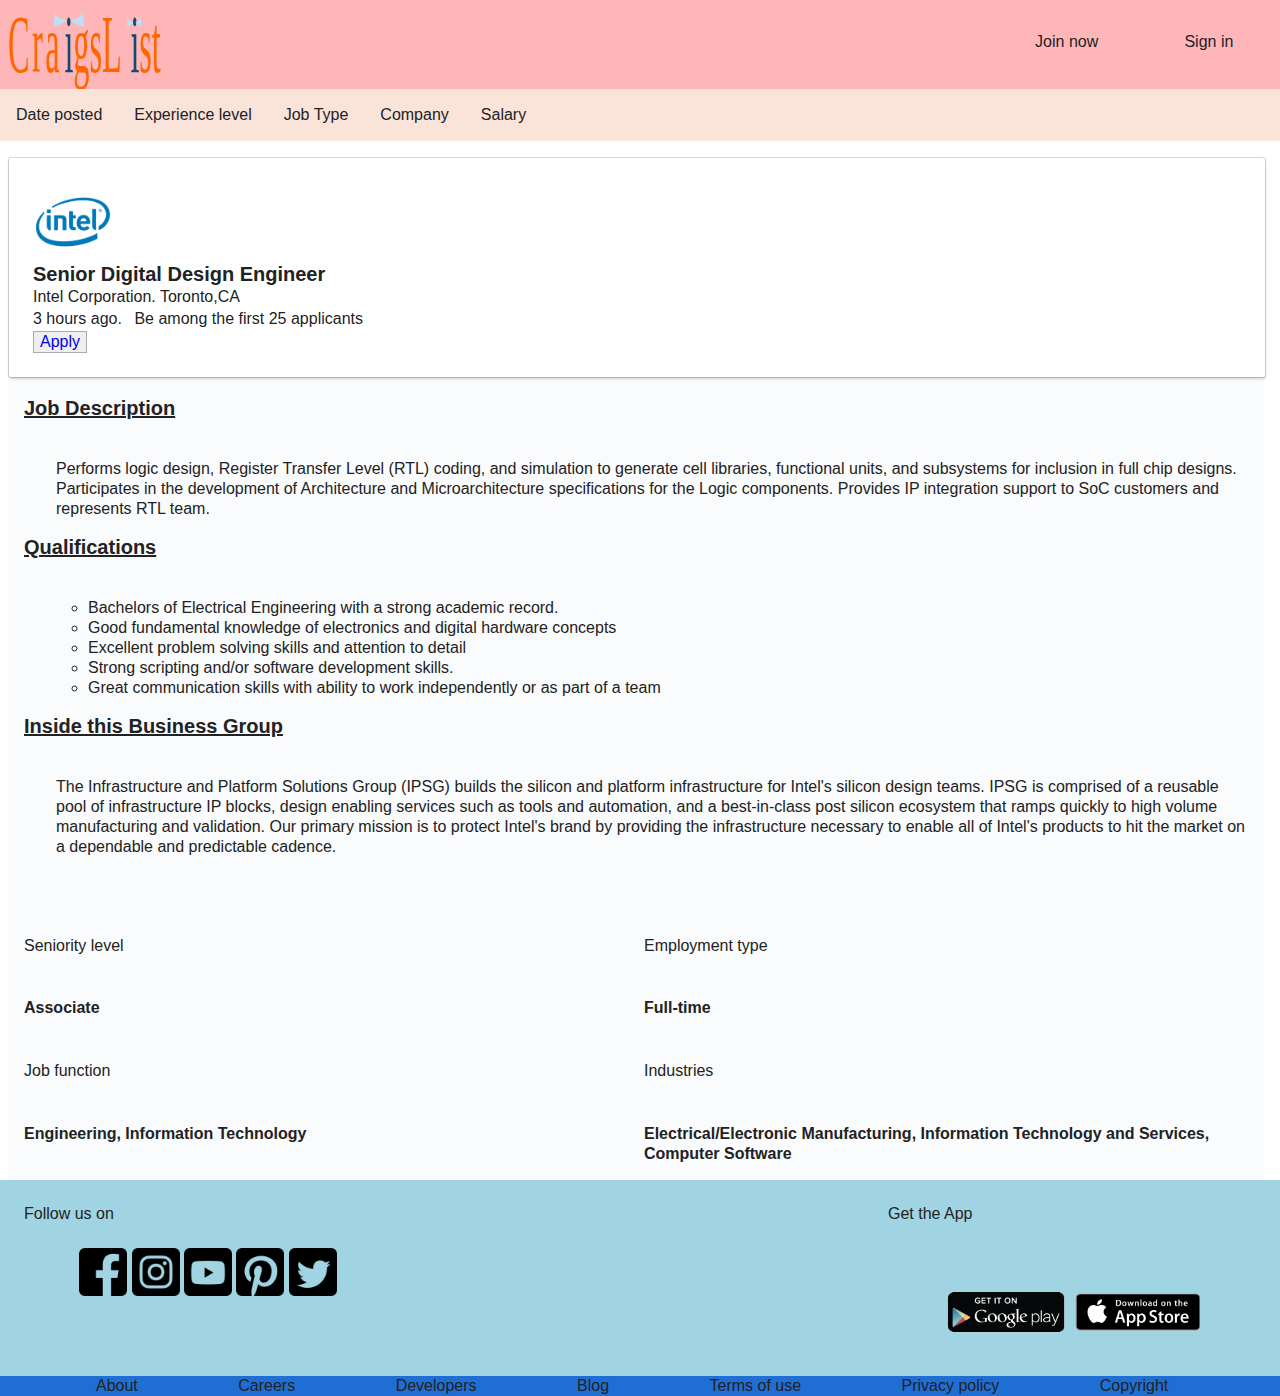
==== job-detail.html @ e4d080af "updated to show only the job detail description" ====
<!doctype html>
<html lang="en">
<head>
    <meta charset="utf-8">
    <meta name="viewport" content="width=device-width, initial-scale=1.0">
    <title>Craigslist</title>
    <meta name="author" content="Janusha Sridhar">
    <meta name="description" content="Job portal">
    <link rel="icon" href="img/favicon.ico" type="image/x-icon">
    <link rel="stylesheet" href="css/reset.css">
	<link rel="stylesheet" href="css/main.css">
	<link rel="stylesheet" href="css/detail.css">
</head>
<body>
    <article>		
		<header class="container-header">
			<div class = "header-logo"><a href="index.html"><img class="logo" src="./image/logo.svg" alt="craigslist-logo"></a></div>
            <div class = "header-join-now">Join now</div>
            <div class = "header-sign-in">Sign in</div>
		</header> 	
		<div class="container-filter">
            <div class = "date-filter">Date posted</div>
            <div class = "experience-filter">Experience level</div>
            <div class = "job-type-filter">Job Type</div>
            <div class = "company-filter">Company</div>
            <div class = "salary-filter">Salary</div>
		</div>
	</article>
			<div class = "detail-column">
				<div class = "job-desc-pane">
					<div class = "job-desc-header">
						<section class="topcard">
							<div class="topcard-content">
									<div class = "company-logo-design company-logo"><img src= "image/intel-logo.png" alt="intel-logo"></div>
									<h4>Senior Digital Design Engineer</h4>
									<span class = topcard-company>Intel Corporation.</span>
									<span>Toronto,CA</span>
									<div class = topcard-time-row>3 hours ago. 
									<figcaption class = "topcard-applicants"> Be among the first 25 applicants</figcaption></div>
									<button type="submit" class=" apply-container apply"><a href ="job-detail.html" style="text-decoration: none;">Apply</a></button>
							</div>		
						</section>
					</div>
					<div class = "container-desc">
						<h4 class = "desc-title"><u>Job Description</u></h4>
						<p class = "job-desc">Performs logic design, Register Transfer Level (RTL) coding, and simulation to generate cell libraries, functional units, and subsystems for inclusion in full chip designs. Participates in the development of Architecture and Microarchitecture specifications for the Logic components. Provides IP integration support to SoC customers and represents RTL team.</p>	
						<h4 class = "qual-title"><u>Qualifications</u></h4>
						<nav class = "qual-desc">
							<ul style="list-style-type:circle;">
								<li>Bachelors of Electrical Engineering with a strong academic record.</li>
								<li>Good fundamental knowledge of electronics and digital hardware concepts</li>
								<li>Excellent problem solving skills and attention to detail</li>
								<li>Strong scripting and/or software development skills.</li>
								<li>Great communication skills with ability to work independently or as part of a team</li>
							</ul>	
						</nav>
						<h4 class = "buis-grp-title"><u>Inside this Business Group</u></h4>
						<p class = "buis-grp">The Infrastructure and Platform Solutions Group (IPSG) builds the silicon and platform infrastructure for Intel's silicon design teams. IPSG is comprised of a reusable pool of infrastructure IP blocks, design enabling services such as tools and automation, and a best-in-class post silicon ecosystem that ramps quickly to high volume manufacturing and validation. Our primary mission is to protect Intel's brand by providing the infrastructure necessary to enable all of Intel's products to hit the market on a dependable and predictable cadence.</p>
						<p class = "level-title">Seniority level</p>
						<p class = "emp-type-title">Employment type</p>
						<h6 class = "level-desc">Associate</h6>
						<h6 class = "emp-type-desc">Full-time</h6>
						<p class = "job-func-title">Job function</p>
						<p class = "industry-title">Industries</p>
						<h6 class = "job-func-desc">Engineering, Information Technology</h6>
						<h6 class = "industry-desc">Electrical/Electronic Manufacturing, Information Technology and Services, Computer Software</h6>
					</div>
				</div>
			</div>
		</div>
	</article>
	<footer>
		<div class = "container-footer">
			<div class = "follow-us-section">
				<div class ="follow-us-title">Follow us on</div>
					<div class = "social-media-flex">
						<div><img class="social-media-logo" src="./image/Rounded_Facebook_svg-128.png" alt="facebook-logo"></a>
							<img class="social-media-logo" src="./image/Rounded_Instagram_svg-128.png" alt="instagram-logo"></a>
							<img class="social-media-logo" src="./image/Rounded_Youtube3_svg-128.png" alt="youtube-logo"></a>
							<img class="social-media-logo" src="./image/Rounded_Pinterest2_svg-128.png" alt="pinterest-logo"></a>
							<img class="social-media-logo" src="./image/Rounded_Twitter5_svg-128.png" alt="twitter-logo"></a>
						</div>
					</div>
				</div>
				<div class = "get-app-section">
					<div class ="download-app-title">Get the App</div>
						<div class = "download-app-flex">
							<div><img class="download-google-logo" src="./image/get-it-on-google-play-vector.png" alt="download-on-google-play"></a>
								<img class="download-apple-logo" src="./image/download-on-the-app-store-badge.png" alt="download-on-app-store"></a>
							</div>
						</div>	
					</div>	
				</div>
				<div class = "menu-section">
					<li class = "menu-list">About</li>
					<li class = "menu-list">Careers</li>
					<li class = "menu-list">Developers</li>
					<li class = "menu-list">Blog</li>
					<li class = "menu-list">Terms of use</li>
					<li class = "menu-list">Privacy policy</li>
					<li class = "menu-list">Copyright</li>
				</div>
			</div>	
		</div>
	</footer>
</body>
</html>
---- css/main.css ----
.logo {
    background-size: contain;
    margin: 1em 0 1em 1em;
    width: 6em;
    position: relative;
  }
  .container-header {
    display: grid;
    grid-template-rows: 1fr;
    grid-template-columns: 5fr 1fr 1fr;
    background-color: #ffb6b9;
  }
  .header-logo{
    /* background-color: #8ac6d1; */
    grid-row-start: 1;
    grid-row-end: 1;
    grid-column-start: 1;
    grid-column-end: 2;
    padding-left:0.5em;
  }
  .header-join-now{
    /* background-color: pink; */
    grid-row-start: 1;
    grid-row-end: 1;
    grid-column-start: 2;
    grid-column-end: 3;
  }
  .header-sign-in{
    /* background-color: blue; */
    grid-row-start: 1;
    grid-row-end: 1;
    grid-column-start: 3;
    grid-column-end: 4;
  }
  .container-menu {
    display: grid;
    grid-template-rows: 1fr;
    grid-template-columns: 2fr 2fr 2fr 2fr 2fr 1fr;
    /* padding: 2em; */
    margin: 1em;
  }
  .menu-upl-res{
    /* background-color: violet; */
    grid-row-start: 1;
    grid-row-end: 1;
    grid-column-start: 1;
    grid-column-end: 2;
  }
  .menu-post-job{
    /* background-color: pink; */
    grid-row-start: 1;
    grid-row-end: 1;
    grid-column-start: 2;
    grid-column-end: 3;
  }
  .menu-career-act{
    /* background-color: coral; */
    grid-row-start: 1;
    grid-row-end: 1;
    grid-column-start: 3;
    grid-column-end: 4;
  }
  .menu-resume-help{
    /* background-color: rgb(207, 52, 47); */
    grid-row-start: 1;
    grid-row-end: 1;
    grid-column-start: 4;
    grid-column-end: 5;
  }
  .menu-language{
    /* background-color: rgb(175, 50, 148); */
    grid-row-start: 1;
    grid-row-end: 1;
    grid-column-start: 6;
    grid-column-end: 7;
  }
  
  

  @media only screen and (min-width: 900px) {

    .logo {
      background-size: contain;
      width: 10em;
      height: auto;
      margin: 0;
      background-position: center;
    }
    .container-header {
      display: grid;
      grid-template-rows: 1fr;
      grid-template-columns: 7fr 1fr 1fr;
      background-color: #ffb6b9;
    }
    .header-logo{
      grid-row-start: 1;
      grid-row-end: 1;
      grid-column-start: 1;
      grid-column-end: 2;
    }
    .header-join-now{
      /* background-color: pink; */
      grid-row-start: 1;
      grid-row-end: 1;
      grid-column-start: 2;
      grid-column-end: 3;
      justify-self: center;
      padding-top: 2em;
    }
    .header-sign-in{
      /* background-color: blue; */
      grid-row-start: 1;
      grid-row-end: 1;
      grid-column-start: 3;
      grid-column-end: 4;
      justify-self: center;
      padding-top: 2em;
    }
    .container-menu {
      background-color: #fae3d9;
      display: grid;
      grid-template-rows: 1fr;
      grid-template-columns: 2fr 2fr 2fr 2fr 2fr 1fr;
       /* padding: 2em;  */
    }
    .menu-upl-res{
      /* background-color: violet; */
      grid-row-start: 1;
      grid-row-end: 2;
      grid-column-start: 1;
      grid-column-end: 2;
      margin: 1em;
    }
    .menu-post-job{
      /* background-color: pink; */
      grid-row-start: 1;
      grid-row-end: 2;
      grid-column-start: 2;
      grid-column-end: 3;
      margin: 1em;
    }
    .menu-career-act{
      /* background-color: coral; */
      grid-row-start: 1;
      grid-row-end: 2;
      grid-column-start: 3;
      grid-column-end: 4;
      margin: 1em;
    }
    .menu-resume-help{
      /* background-color: rgb(207, 52, 47); */
      grid-row-start: 1;
      grid-row-end: 2;
      grid-column-start: 4;
      grid-column-end: 5;
      margin: 1em;
    }
    .menu-language{
      /* background-color: rgb(175, 50, 148); */
      grid-row-start: 1;
      grid-row-end: 2;
      grid-column-start: 6;
      grid-column-end: 7;
      margin: 1em;
    }
    .container-body{
      background-color: #B9EDF8;
      /* height: 161em; */
      display: grid;
      grid-template-rows: 1fr 1fr 1fr 1fr;
      grid-template-columns: 1fr;
      margin: 2em;
      padding: 1em;
      grid-gap: 1em;
    }
    .body-search-tag{
      /* background-color: #ffb6b9;  */
      grid-row-start: 1;
      grid-row-end: 2;
      grid-column-start: 1;
      grid-column-end: 2;
    }
    .body-pop-search{
      /* background-color: lawngreen; */
      grid-row-start: 2;
      grid-row-end: 3;
      grid-column-start: 1;
      grid-column-end: 2;
    }
    .body-reviews{
      /* background-color: rgb(218, 221, 28);*/
      grid-row-start: 3;
      grid-row-end: 4;
      grid-column-start: 1;
      grid-column-end: 2;
    }
    .body-top-hiring{
      /* background-color: crimson; */
      grid-row-start: 4;
      grid-row-end: 5;
      grid-column-start: 1;
      grid-column-end: 2;
    }
    .container-section-one {
      display: grid;
      /* height: 15em; */
      grid-template-rows: 1fr;
      grid-template-columns: 1fr;
      padding: 1em;
      grid-gap: 1em;
    }
    .quotes-search-section{
      /* background-color: coral; */
      grid-column-start: 1;
      grid-column-end: 2;
    }
    .image-section{
      /* background-color: aqua; */
      grid-column-start: 2;
      grid-column-end: 3;
    }
    .container-quotes-search{
      display: grid;
      height: 15em;
      grid-template-rows: 1fr 1fr;
      grid-template-columns: 1fr;
      padding: 1em;
      grid-gap: 1em;
    }
    .quotes-section{
      grid-row-start: 1;
      grid-row-end: 2;
      grid-column-start: 1;
      grid-column-end: 2;
      margin: 2em;
    }
    .search-section{
      grid-row-start: 2;
      grid-row-end: 3;
      grid-column-start: 1;
      grid-column-end: 2;
    }
    .search-container{
      /* background-color: brown; */
      display: grid;
      height: 15em;
      grid-template-rows: 1fr 1fr 1fr;
      grid-template-columns: repeat(3, 1fr);
      /* grid-template-columns: 1fr 1fr 1fr; */
      padding: 1em;
      grid-gap: 1em;
    }
    .input-container{
      display: flex;
    }
    .input-field{
      background-size: auto 1.5em;
      background-repeat: no-repeat;
      background-position: 0.5em center;
      padding-left: 3em;
      flex-grow: 1;
      border-radius: 0.5em;
      line-height: 3em;
    }
    .job{
      background-image: url(../image/search-icon.svg);
    }
    .loc{
      background-image: url(../image/location-logo.svg);
    }
    .button-container{
      display: flex;
      border-radius: 0.5em;
      flex-grow: 0.3;
    }
    .btn{
      background-color: #42B4E7;
      justify-content: center;
      font-family: serif;
      font-weight: 100;
      font-size: 1.3em;
    }
    /* .search-title{
      background-color: rgb(218, 221, 28); 
      grid-row-start: 1;
      grid-row-end: 1;
      grid-column-start: 1;
      grid-column-end: 3;
      padding: 1em;
      margin: 0.5em;
      text-align: center;
    }
    .search-loc{
      background-color: azure;
      grid-row-start: 2;
      grid-row-end: 3;
      grid-column-start: 1;
      grid-column-end: 3;
      padding: 1em;
      margin: 0.5em;
      text-align: center;
    }
    .search-button{
      background-color: pink;
      grid-row-start: 3;
      grid-row-end: 4;
      grid-column-start: 1;
      grid-column-end: 3;
      padding: 1em;
      margin: 0.5em;
    } */
    .container-section-three{
      display: grid;
      /* height: 15em; */
      grid-template-rows: 1fr 1fr 1fr;
      grid-template-columns: 1fr 1fr 1fr;
      padding: 1em;
      grid-gap: 1em;
    }
    .review-title{
      /* background-color: pink; */
      grid-row-start: 1;
      grid-row-end: 1;
      grid-column-start: 1;
      grid-column-end: 6;
      justify-self: center;
    }
    .review-post-one{
      background-color: brown;
      grid-row-start: 2;
      grid-row-end: 4;
      grid-column-start: 1;
      grid-column-end: 2; 
    }
    .review-post-two{
      background-color: brown;
      grid-row-start: 2;
      grid-row-end: 4;
      grid-column-start: 2;
      grid-column-end: 3; 
    }
    .review-post-three{
      background-color: brown;
      grid-row-start: 2;
      grid-row-end: 4;
      grid-column-start: 3;
      grid-column-end: 4; 
    }
    .container-section-four{
      display: grid;
      grid-template-rows: 1fr;
      grid-template-columns: 1fr;
      padding: 1em;
      grid-gap: 1em;
    }
    .top-hiring-title{
      /* background-color: navy; */
      grid-row-start: 1;
      grid-row-end: 1;
      grid-column-start: 1;
      grid-column-end: 2;
      justify-self: center;
    }
    .companies-flex{
      /* background-color: orangered; */
      display: flex;
      flex-direction: row;
      flex-shrink: 2;
      justify-content: center;
    }
    .container-footer{
      background-color: #a1d4e2;
      display: grid;
      grid-template-rows: 1fr;
      grid-template-columns: 1fr 1fr 1fr;
      grid-gap: 1em; 
    }
    .follow-us-section{
      /* background-color: rebeccapurple; */
      grid-row-start: 1;
      grid-row-end: 1;
      grid-column-start: 1;
      grid-column-end: 2;
    }
    .get-app-section{
      /* background-color: red;*/
      grid-row-start: 1;
      grid-row-end: 1;
      grid-column-start: 3;
      grid-column-end: 4;
    }
    .get-app{
      justify-content: center;
    }
    .menu-section{
      background-color: #1F6ED4;
      grid-row-start: 1;
      grid-row-end: 1;
      grid-column-start: 1;
      grid-column-end: 4;
    }
    .follow-us-title{
      padding: 1.5em;
    }
    .social-media-flex{
      /* background-color: orangered; */
      display: flex;
      flex-direction: row;
      flex-shrink: 2;
      justify-content: center;
    }
    .social-media-logo{
      background-size: contain;
      width: 3em;
      height: 3em;
      margin: 0;
      background-position: center;
    }
    .download-app-title{
      padding: 1.5em;
    }
    .download-app-flex{
      /* background-color: orangered; */
      display: flex;
      flex-direction: row;
      justify-content: center;
    }
    .download-google-logo{
      background-size: contain;
      width: auto;
      height: 8em;
      /* margin-bottom: 1em; */
    }
    .download-apple-logo{
      background-size: contain;
      width: auto;
      height: 8em;
      /* margin-bottom: 1em; */
    }
   .menu-list{
     display: inline;
     margin-inline-start: 6em;
     justify-content: space-evenly;
     text-align: center;
    }
    .hiring-company-logo{
      background-size: contain;
      width: 8em;
      height: 8em;
      margin: 0;
      background-position: center;
    }
    /* css for job-details.html */
    .container-body-one {
      /* background-color: #8ac6d1; */
      background-color: #B9EDF8;
      height: 161em;
	    display: grid;
      grid-template-rows: 1fr;
      grid-template-columns: 1fr 1fr;
      /* margin: 0.5em; */
      padding: 0.5em;
      grid-gap: 0.1em;
    }
    .post-column{
      grid-row-start: 1;
      grid-row-end: 2;
      grid-column-start: 1;
      grid-column-end: 2;
      /* background-color: teal; */
    }
    .detail-column{
      grid-row-start: 1;
      grid-row-end: 2;
      grid-column-start: 2;
      grid-column-end: 3;
      /* background-color: pink */
    }
    /* .search-title{
      grid-row-start: 1;
      grid-row-end: 2;
      grid-column-start: 1;
      grid-column-end: 2;
      margin : 3em; 
    } */
    .container-post {
      /* background-color: rgb(147, 196, 236); */
      display: grid;
      height: auto;
      grid-template-rows: 1fr 1fr 1fr 1fr 1fr 1fr 1fr 1fr 1fr;
      grid-template-columns: 1fr;
      padding: 1em;
      grid-gap: 0.5em;
    }
    .post-one {
      grid-row-start: 1;
      grid-row-end: 2;
      grid-column-start: 1;
      grid-column-end: 2;
      background-color: #fafbfd; 
    }
    .post-two {
      grid-row-start: 2;
      grid-row-end: 3;
      grid-column-start: 1;
      grid-column-end: 2;
      background-color: #fafbfd; 
    }
    .post-three {
      grid-row-start: 3;
      grid-row-end: 4;
      grid-column-start: 1;
      grid-column-end: 2;
      background-color: #fafbfd; 
    }
    .post-four {
      grid-row-start: 4;
      grid-row-end: 5;
      grid-column-start: 1;
      grid-column-end: 2;
      background-color: #fafbfd; 
    }
    .post-five {
      grid-row-start: 5;
      grid-row-end: 6;
      grid-column-start: 1;
      grid-column-end: 2;
      background-color: #fafbfd; 
    }
    .post-six {
      grid-row-start: 6;
      grid-row-end: 7;
      grid-column-start: 1;
      grid-column-end: 2;
      background-color: #fafbfd; 
    }
    .post-seven {
      grid-row-start: 7;
      grid-row-end: 8;
      grid-column-start: 1;
      grid-column-end: 2;
      background-color: #fafbfd; 
    }
    .post-eight {
      grid-row-start: 8;
      grid-row-end: 9;
      grid-column-start: 1;
      grid-column-end: 2;
      background-color: #fafbfd; 
    }
    .post-nine {
      grid-row-start: 9;
      grid-row-end: 10;
      grid-column-start: 1;
      grid-column-end: 2;
      background-color: #fafbfd; 
    }
    .post-ten {
      grid-row-start: 10;
      grid-row-end: 11;
      grid-column-start: 1;
      grid-column-end: 2;
      background-color: #fafbfd; 
    }
    .job-desc-pane{
      grid-row-start: 1;
      grid-row-end: 11;
      grid-column-start: 2;
      grid-column-end: 3;
      margin-left: 0.5em;
      margin-right: 1em;
      margin-top: 1em;
      margin-bottom: 0em;
    }
    .job-desc-header{
      display: block;
    }
    .topcard{
    box-shadow: 0 0 0 1px rgba(0,0,0,0.15), 0 2px 3px rgba(0,0,0,0.2);
    transition: box-shadow 83ms;
    padding: 24px;
    margin-bottom: 4px;
    border-radius: 2px;
    top: 1px;
    left: 1px;
    right: 1px;
    position: relative;
    background-color: #fff;
    width: 100%;
    }
    .topcard-content{
    position: relative;
    }
    .topcard-company{
      display: inline;
    }
    .topcard-time-row{
      font-size: 1rem;
      line-height: 1.5;
      font-weight: 100;
      color: rgba(0,0,0,0.9);
    }
    .topcard-applicants{
      display: inline;
      margin: 0.5em;
    }
    .container-desc{
      display: grid;
      height: 50em;
      grid-template-rows: 1fr 1fr 1fr 1fr 1fr 1fr 1fr 1fr 1fr 1fr;
      grid-template-columns: 1fr 1fr;
      padding: 1em;
      grid-gap: 1em;
      background-color: #fafbfd;   
    }
    .desc-title{
      grid-row-start: 1;
      grid-row-end: 2;
      grid-column-start: 1;
      grid-column-end: 2;
    }
    .job-desc{
      grid-row-start: 2;
      grid-row-end: 3;
      grid-column-start: 1;
      grid-column-end: 3;
      padding-left: 2em;
    }
    .qual-title{
      grid-row-start: 3;
      grid-row-end: 4;
      grid-column-start: 1;
      grid-column-end: 3;
    }
    .qual-desc{
      grid-row-start: 4;
      grid-row-end: 5;
      grid-column-start: 1;
      grid-column-end: 3;
      padding-left: 4em;
    }
    .buis-grp-title{
      grid-row-start: 5;
      grid-row-end: 6;
      grid-column-start: 1;
      grid-column-end: 3;
    }
    .buis-grp{
      grid-row-start: 6;
      grid-row-end: 7;
      grid-column-start: 1;
      grid-column-end: 3;
      padding-left: 2em;
    }
    .level-title{
      grid-row-start: 8;
      grid-row-end: 9;
      grid-column-start: 1;
      grid-column-end: 2;
    }
    .emp-type-title{
      grid-row-start: 8;
      grid-row-end: 9;
      grid-column-start: 2;
      grid-column-end: 3;
    }
    .level-desc{
      grid-row-start: 9;
      grid-row-end: 10;
      grid-column-start: 1;
      grid-column-end: 2;
    }
    .emp-type-desc{
      grid-row-start: 9;
      grid-row-end: 10;
      grid-column-start: 2;
      grid-column-end: 3;
    }
    .job-func-title{
      grid-row-start: 10;
      grid-row-end: 11;
      grid-column-start: 1;
      grid-column-end: 2;
    }
    .industry-title{
      grid-row-start: 10;
      grid-row-end: 11;
      grid-column-start: 2;
      grid-column-end: 3;
    }
    .job-func-desc{
      grid-row-start: 11;
      grid-row-end: 12;
      grid-column-start: 1;
      grid-column-end: 2;
    }
    .industry-desc{
      grid-row-start: 11;
      grid-row-end: 12;
      grid-column-start: 2;
      grid-column-end: 3;
    }
    .container-job {
      /* background-color: #ceefe4; */
      display: grid;
      height: 15em;
      grid-template-rows: 1fr 1fr 1fr 1fr 1fr 1fr 1fr 1fr 1fr;
      grid-template-columns: 1fr 1fr 1fr 1fr 1fr;
      padding: 1em;
      grid-gap: .5em;
    }
    .company-logo {
      grid-row-start: 1;
      grid-row-end: 11;
      grid-column-start: 1;
      grid-column-end: 2;
    }
    .company-post {
      grid-row-start: 1;
      grid-row-end: 3;
      grid-column-start: 2;
      grid-column-end: 5;
    }
    .company-name {
      grid-row-start: 3;
      grid-row-end: 5;
      grid-column-start: 2;
      grid-column-end: 4;
    }
    .company-loc {
      grid-row-start: 5;
      grid-row-end: 6;
      grid-column-start: 2;
      grid-column-end: 3;
    }
    .post-brief {
      grid-row-start: 6;
      grid-row-end: 10;
      grid-column-start: 2;
      grid-column-end: 8;
    }
    .post-time {
      grid-row-start: 10;
      grid-row-end: 11;
      grid-column-start: 2;
      grid-column-end: 3;
    }
    .company-post-design{
      font-family: Arial, Helvetica, sans-serif;
      font-size: 1em;
    }
    .company-logo-design{
      background-size: contain;
      width: 5em;
      height: 5em;
      margin: 0;
      background-position: center;
      cursor: pointer;
    }
    /* check this */
    .container-filter {
      background-color: #fae3d9;
      display: flex;
      grid-template-rows: 1fr;
      grid-template-columns: 1fr 1fr 1fr 1fr 1fr;
       /* padding: 2em;  */
    }
    .date-filter{
      /* background-color: violet; */
      margin: 1em;
    }
    .experience-filter{
      /* background-color: pink; */
      margin: 1em;
    }
    .job-type-filter{
      /* background-color: coral; */
      margin: 1em;
    }
    .company-filter{
      /* background-color: rgb(207, 52, 47); */
      margin: 1em;
    }
    .salary-filter{
      /* background-color: rgb(175, 50, 148); */
      margin: 1em;
    }
  }
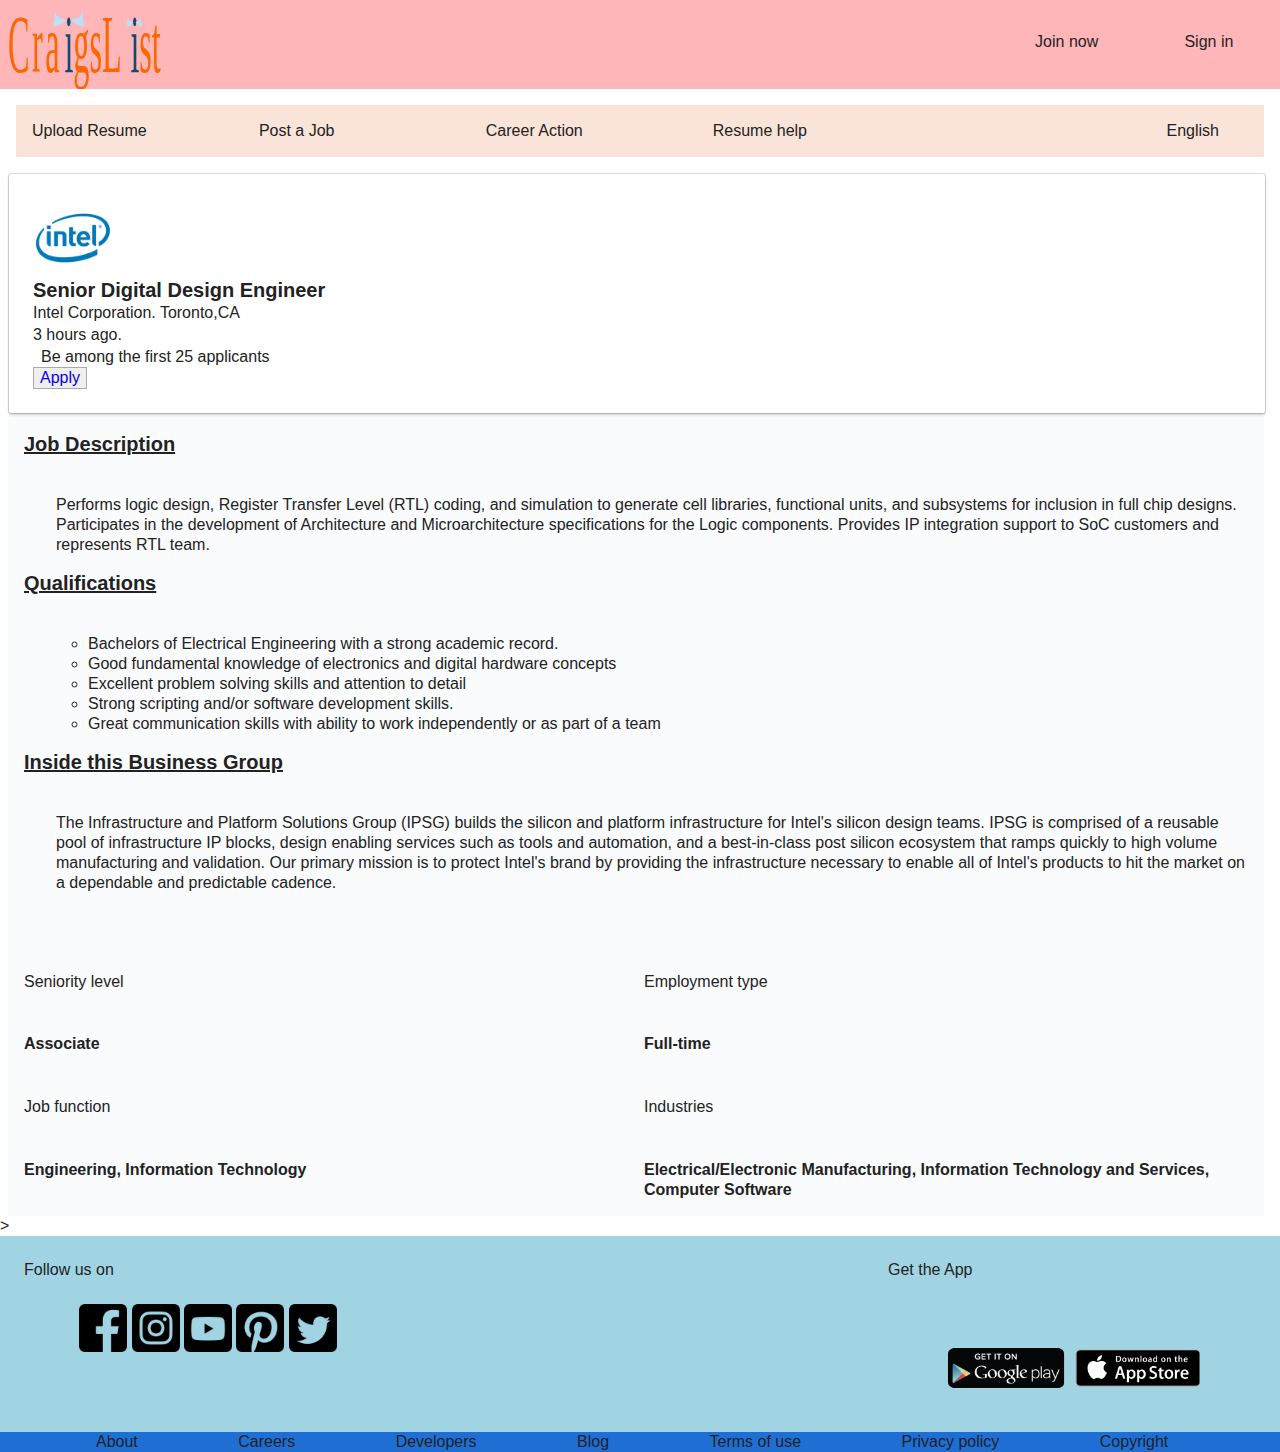
==== commit 885ef16f: "modified the semantics" ====
--- a/job-detail.html
+++ b/job-detail.html
@@ -12,96 +12,88 @@
 	<link rel="stylesheet" href="css/detail.css">
 </head>
 <body>
-    <article>		
-		<header class="container-header">
+    <header>	
+		<section class="container-header">
 			<div class = "header-logo"><a href="index.html"><img class="logo" src="./image/logo.svg" alt="craigslist-logo"></a></div>
             <div class = "header-join-now">Join now</div>
             <div class = "header-sign-in">Sign in</div>
-		</header> 	
-		<div class="container-filter">
-            <div class = "date-filter">Date posted</div>
-            <div class = "experience-filter">Experience level</div>
-            <div class = "job-type-filter">Job Type</div>
-            <div class = "company-filter">Company</div>
-            <div class = "salary-filter">Salary</div>
-		</div>
-	</article>
-			<div class = "detail-column">
-				<div class = "job-desc-pane">
-					<div class = "job-desc-header">
-						<section class="topcard">
-							<div class="topcard-content">
-									<div class = "company-logo-design company-logo"><img src= "image/intel-logo.png" alt="intel-logo"></div>
-									<h4>Senior Digital Design Engineer</h4>
-									<span class = topcard-company>Intel Corporation.</span>
-									<span>Toronto,CA</span>
-									<div class = topcard-time-row>3 hours ago. 
-									<figcaption class = "topcard-applicants"> Be among the first 25 applicants</figcaption></div>
-									<button type="submit" class=" apply-container apply"><a href ="job-detail.html" style="text-decoration: none;">Apply</a></button>
-							</div>		
-						</section>
-					</div>
-					<div class = "container-desc">
-						<h4 class = "desc-title"><u>Job Description</u></h4>
-						<p class = "job-desc">Performs logic design, Register Transfer Level (RTL) coding, and simulation to generate cell libraries, functional units, and subsystems for inclusion in full chip designs. Participates in the development of Architecture and Microarchitecture specifications for the Logic components. Provides IP integration support to SoC customers and represents RTL team.</p>	
-						<h4 class = "qual-title"><u>Qualifications</u></h4>
-						<nav class = "qual-desc">
-							<ul style="list-style-type:circle;">
-								<li>Bachelors of Electrical Engineering with a strong academic record.</li>
-								<li>Good fundamental knowledge of electronics and digital hardware concepts</li>
-								<li>Excellent problem solving skills and attention to detail</li>
-								<li>Strong scripting and/or software development skills.</li>
-								<li>Great communication skills with ability to work independently or as part of a team</li>
-							</ul>	
-						</nav>
-						<h4 class = "buis-grp-title"><u>Inside this Business Group</u></h4>
-						<p class = "buis-grp">The Infrastructure and Platform Solutions Group (IPSG) builds the silicon and platform infrastructure for Intel's silicon design teams. IPSG is comprised of a reusable pool of infrastructure IP blocks, design enabling services such as tools and automation, and a best-in-class post silicon ecosystem that ramps quickly to high volume manufacturing and validation. Our primary mission is to protect Intel's brand by providing the infrastructure necessary to enable all of Intel's products to hit the market on a dependable and predictable cadence.</p>
-						<p class = "level-title">Seniority level</p>
-						<p class = "emp-type-title">Employment type</p>
-						<h6 class = "level-desc">Associate</h6>
-						<h6 class = "emp-type-desc">Full-time</h6>
-						<p class = "job-func-title">Job function</p>
-						<p class = "industry-title">Industries</p>
-						<h6 class = "job-func-desc">Engineering, Information Technology</h6>
-						<h6 class = "industry-desc">Electrical/Electronic Manufacturing, Information Technology and Services, Computer Software</h6>
+		</section> 	
+		<section class="container-menu">
+            <div class = "menu-upl-res">Upload Resume</div>
+            <div class = "menu-post-job">Post a Job</div>
+            <div class = "menu-career-act">Career Action</div>
+            <div class = "menu-resume-help">Resume help</div>
+            <div class = "menu-language">English</div>
+		</section>
+	</header>
+	<main>
+		<section class = "detail-column job-desc-pane">
+			<section class=" job-desc-header topcard topcard-content">
+				<img class = "company-logo-design company-logo" src= "image/intel-logo.png" alt="intel-logo">
+				<h4>Senior Digital Design Engineer</h4>
+				<span class = topcard-company>Intel Corporation.</span>
+				<span>Toronto,CA</span>
+				<p class = topcard-time-row>3 hours ago.</p>
+				<figcaption class = "topcard-applicants"> Be among the first 25 applicants</figcaption></p>
+				<button type="submit" class=" apply-container apply"><a href ="job-detail.html" style="text-decoration: none;">Apply</a></button>
+			</section>
+			<section class = "container-desc">
+				<h4 class = "desc-title"><u>Job Description</u></h4>
+				<p class = "job-desc">Performs logic design, Register Transfer Level (RTL) coding, and simulation to generate cell libraries, functional units, and subsystems for inclusion in full chip designs. Participates in the development of Architecture and Microarchitecture specifications for the Logic components. Provides IP integration support to SoC customers and represents RTL team.</p>	
+				<h4 class = "qual-title"><u>Qualifications</u></h4>
+				<nav class = "qual-desc">
+					<ul style="list-style-type:circle;">
+						<li>Bachelors of Electrical Engineering with a strong academic record.</li>
+						<li>Good fundamental knowledge of electronics and digital hardware concepts</li>
+						<li>Excellent problem solving skills and attention to detail</li>
+						<li>Strong scripting and/or software development skills.</li>
+						<li>Great communication skills with ability to work independently or as part of a team</li>
+					</ul>	
+				</nav>
+				<h4 class = "buis-grp-title"><u>Inside this Business Group</u></h4>
+				<p class = "buis-grp">The Infrastructure and Platform Solutions Group (IPSG) builds the silicon and platform infrastructure for Intel's silicon design teams. IPSG is comprised of a reusable pool of infrastructure IP blocks, design enabling services such as tools and automation, and a best-in-class post silicon ecosystem that ramps quickly to high volume manufacturing and validation. Our primary mission is to protect Intel's brand by providing the infrastructure necessary to enable all of Intel's products to hit the market on a dependable and predictable cadence.</p>
+				<p class = "level-title">Seniority level</p>
+				<p class = "emp-type-title">Employment type</p>
+				<h6 class = "level-desc">Associate</h6>
+				<h6 class = "emp-type-desc">Full-time</h6>
+				<p class = "job-func-title">Job function</p>
+				<p class = "industry-title">Industries</p>
+				<h6 class = "job-func-desc">Engineering, Information Technology</h6>					<h6 class = "industry-desc">Electrical/Electronic Manufacturing, Information Technology and Services, Computer Software</h6>
+			</section>
+		</section>
+	</main>>
+	<footer>
+		<div class = "container-footer">
+			<section class = "follow-us-section">
+				<p class ="follow-us-title">Follow us on</p>
+				<div class = "social-media-flex">
+					<div><img class="social-media-logo" src="./image/Rounded_Facebook_svg-128.png" alt="facebook-logo"></article>
+						<img class="social-media-logo" src="./image/Rounded_Instagram_svg-128.png" alt="instagram-logo">
+						<img class="social-media-logo" src="./image/Rounded_Youtube3_svg-128.png" alt="youtube-logo">
+						<img class="social-media-logo" src="./image/Rounded_Pinterest2_svg-128.png" alt="pinterest-logo">
+						<img class="social-media-logo" src="./image/Rounded_Twitter5_svg-128.png" alt="twitter-logo">
 					</div>
 				</div>
-			</div>
+			</section>
+			<section class = "get-app-section">
+				<p class ="download-app-title">Get the App<p>
+				<article class = "download-app-flex">
+					<div><img class="download-google-logo" src="./image/get-it-on-google-play-vector.png" alt="download-on-google-play">
+						<img class="download-apple-logo" src="./image/download-on-the-app-store-badge.png" alt="download-on-app-store">
+					</div>
+				</article>
+			</section>	
 		</div>
-	</article>
-	<footer>
-		<div class = "container-footer">
-			<div class = "follow-us-section">
-				<div class ="follow-us-title">Follow us on</div>
-					<div class = "social-media-flex">
-						<div><img class="social-media-logo" src="./image/Rounded_Facebook_svg-128.png" alt="facebook-logo"></a>
-							<img class="social-media-logo" src="./image/Rounded_Instagram_svg-128.png" alt="instagram-logo"></a>
-							<img class="social-media-logo" src="./image/Rounded_Youtube3_svg-128.png" alt="youtube-logo"></a>
-							<img class="social-media-logo" src="./image/Rounded_Pinterest2_svg-128.png" alt="pinterest-logo"></a>
-							<img class="social-media-logo" src="./image/Rounded_Twitter5_svg-128.png" alt="twitter-logo"></a>
-						</div>
-					</div>
-				</div>
-				<div class = "get-app-section">
-					<div class ="download-app-title">Get the App</div>
-						<div class = "download-app-flex">
-							<div><img class="download-google-logo" src="./image/get-it-on-google-play-vector.png" alt="download-on-google-play"></a>
-								<img class="download-apple-logo" src="./image/download-on-the-app-store-badge.png" alt="download-on-app-store"></a>
-							</div>
-						</div>	
-					</div>	
-				</div>
-				<div class = "menu-section">
-					<li class = "menu-list">About</li>
-					<li class = "menu-list">Careers</li>
-					<li class = "menu-list">Developers</li>
-					<li class = "menu-list">Blog</li>
-					<li class = "menu-list">Terms of use</li>
-					<li class = "menu-list">Privacy policy</li>
-					<li class = "menu-list">Copyright</li>
-				</div>
-			</div>	
-		</div>
+		<nav class = "menu-section">
+			<ul><li class = "menu-list">About</li>
+				<li class = "menu-list">Careers</li>
+				<li class = "menu-list">Developers</li>
+				<li class = "menu-list">Blog</li>
+				<li class = "menu-list">Terms of use</li>
+				<li class = "menu-list">Privacy policy</li>
+				<li class = "menu-list">Copyright</li>
+			</ul>	
+		</nav>
 	</footer>
 </body>
 </html>--- a/css/main.css
+++ b/css/main.css
@@ -451,14 +451,14 @@
       background-position: center;
     }
     /* css for job-details.html */
-    .container-body-one {
+    /* .container-body-one {
       /* background-color: #8ac6d1; */
-      background-color: #B9EDF8;
+      /* background-color: #B9EDF8;
       height: 161em;
 	    display: grid;
       grid-template-rows: 1fr;
       grid-template-columns: 1fr 1fr;
-      /* margin: 0.5em; */
+      /* margin: 0.5em; 
       padding: 0.5em;
       grid-gap: 0.1em;
     }
@@ -467,15 +467,15 @@
       grid-row-end: 2;
       grid-column-start: 1;
       grid-column-end: 2;
-      /* background-color: teal; */
+      /* background-color: teal; 
     }
     .detail-column{
       grid-row-start: 1;
       grid-row-end: 2;
       grid-column-start: 2;
       grid-column-end: 3;
-      /* background-color: pink */
-    }
+      /* background-color: pink 
+    } */
     /* .search-title{
       grid-row-start: 1;
       grid-row-end: 2;
@@ -483,8 +483,8 @@
       grid-column-end: 2;
       margin : 3em; 
     } */
-    .container-post {
-      /* background-color: rgb(147, 196, 236); */
+    /* .container-post {
+      background-color: rgb(147, 196, 236); 
       display: grid;
       height: auto;
       grid-template-rows: 1fr 1fr 1fr 1fr 1fr 1fr 1fr 1fr 1fr;
@@ -561,8 +561,8 @@
       grid-column-start: 1;
       grid-column-end: 2;
       background-color: #fafbfd; 
-    }
-    .job-desc-pane{
+    } */
+    /* .job-desc-pane{
       grid-row-start: 1;
       grid-row-end: 11;
       grid-column-start: 2;
@@ -701,7 +701,7 @@
       grid-column-end: 3;
     }
     .container-job {
-      /* background-color: #ceefe4; */
+      /* background-color: #ceefe4; 
       display: grid;
       height: 15em;
       grid-template-rows: 1fr 1fr 1fr 1fr 1fr 1fr 1fr 1fr 1fr;
@@ -757,34 +757,35 @@
       background-position: center;
       cursor: pointer;
     }
-    /* check this */
+    /* check this 
     .container-filter {
       background-color: #fae3d9;
       display: flex;
       grid-template-rows: 1fr;
       grid-template-columns: 1fr 1fr 1fr 1fr 1fr;
-       /* padding: 2em;  */
+       /* padding: 2em;  
     }
     .date-filter{
-      /* background-color: violet; */
+      /* background-color: violet; 
       margin: 1em;
     }
     .experience-filter{
-      /* background-color: pink; */
+      /* background-color: pink; 
       margin: 1em;
     }
     .job-type-filter{
-      /* background-color: coral; */
+      /* background-color: coral; 
       margin: 1em;
     }
     .company-filter{
-      /* background-color: rgb(207, 52, 47); */
+      /* background-color: rgb(207, 52, 47); 
       margin: 1em;
     }
     .salary-filter{
-      /* background-color: rgb(175, 50, 148); */
-      margin: 1em;
-    }
+      /* background-color: rgb(175, 50, 148); 
+      margin: 1em;
+    } 
+    */
   }
 
   
--- a/css/detail.css
+++ b/css/detail.css
@@ -0,0 +1,224 @@
+
+.job-desc-pane{
+    grid-row-start: 1;
+    grid-row-end: 11;
+    grid-column-start: 2;
+    grid-column-end: 3;
+    margin-left: 0.5em;
+    margin-right: 1em;
+    margin-top: 1em;
+    margin-bottom: 0em;
+  }
+  .job-desc-header{
+    display: block;
+  }
+  .topcard{
+  box-shadow: 0 0 0 1px rgba(0,0,0,0.15), 0 2px 3px rgba(0,0,0,0.2);
+  transition: box-shadow 83ms;
+  padding: 24px;
+  margin-bottom: 4px;
+  border-radius: 2px;
+  top: 1px;
+  left: 1px;
+  right: 1px;
+  position: relative;
+  background-color: #fff;
+  width: 100%;
+  }
+  .topcard-content{
+  position: relative;
+  }
+  .topcard-company{
+    display: inline;
+  }
+  .topcard-time-row{
+    font-size: 1rem;
+    line-height: 1.5;
+    font-weight: 100;
+    color: rgba(0,0,0,0.9);
+  }
+  .topcard-applicants{
+    display: inline;
+    margin: 0.5em;
+  }
+  .container-desc{
+    display: grid;
+    height: 50em;
+    grid-template-rows: 1fr 1fr 1fr 1fr 1fr 1fr 1fr 1fr 1fr 1fr;
+    grid-template-columns: 1fr 1fr;
+    padding: 1em;
+    grid-gap: 1em;
+    background-color: #fafbfd;   
+  }
+  .desc-title{
+    grid-row-start: 1;
+    grid-row-end: 2;
+    grid-column-start: 1;
+    grid-column-end: 2;
+  }
+  .job-desc{
+    grid-row-start: 2;
+    grid-row-end: 3;
+    grid-column-start: 1;
+    grid-column-end: 3;
+    padding-left: 2em;
+  }
+  .qual-title{
+    grid-row-start: 3;
+    grid-row-end: 4;
+    grid-column-start: 1;
+    grid-column-end: 3;
+  }
+  .qual-desc{
+    grid-row-start: 4;
+    grid-row-end: 5;
+    grid-column-start: 1;
+    grid-column-end: 3;
+    padding-left: 4em;
+  }
+  .buis-grp-title{
+    grid-row-start: 5;
+    grid-row-end: 6;
+    grid-column-start: 1;
+    grid-column-end: 3;
+  }
+  .buis-grp{
+    grid-row-start: 6;
+    grid-row-end: 7;
+    grid-column-start: 1;
+    grid-column-end: 3;
+    padding-left: 2em;
+  }
+  .level-title{
+    grid-row-start: 8;
+    grid-row-end: 9;
+    grid-column-start: 1;
+    grid-column-end: 2;
+  }
+  .emp-type-title{
+    grid-row-start: 8;
+    grid-row-end: 9;
+    grid-column-start: 2;
+    grid-column-end: 3;
+  }
+  .level-desc{
+    grid-row-start: 9;
+    grid-row-end: 10;
+    grid-column-start: 1;
+    grid-column-end: 2;
+  }
+  .emp-type-desc{
+    grid-row-start: 9;
+    grid-row-end: 10;
+    grid-column-start: 2;
+    grid-column-end: 3;
+  }
+  .job-func-title{
+    grid-row-start: 10;
+    grid-row-end: 11;
+    grid-column-start: 1;
+    grid-column-end: 2;
+  }
+  .industry-title{
+    grid-row-start: 10;
+    grid-row-end: 11;
+    grid-column-start: 2;
+    grid-column-end: 3;
+  }
+  .job-func-desc{
+    grid-row-start: 11;
+    grid-row-end: 12;
+    grid-column-start: 1;
+    grid-column-end: 2;
+  }
+  .industry-desc{
+    grid-row-start: 11;
+    grid-row-end: 12;
+    grid-column-start: 2;
+    grid-column-end: 3;
+  }
+  .container-job {
+    /* background-color: #ceefe4; */
+    display: grid;
+    height: 15em;
+    grid-template-rows: 1fr 1fr 1fr 1fr 1fr 1fr 1fr 1fr 1fr;
+    grid-template-columns: 1fr 1fr 1fr 1fr 1fr;
+    padding: 1em;
+    grid-gap: .5em;
+  }
+  .company-logo {
+    grid-row-start: 1;
+    grid-row-end: 11;
+    grid-column-start: 1;
+    grid-column-end: 2;
+  }
+  .company-post {
+    grid-row-start: 1;
+    grid-row-end: 3;
+    grid-column-start: 2;
+    grid-column-end: 5;
+  }
+  .company-name {
+    grid-row-start: 3;
+    grid-row-end: 5;
+    grid-column-start: 2;
+    grid-column-end: 4;
+  }
+  .company-loc {
+    grid-row-start: 5;
+    grid-row-end: 6;
+    grid-column-start: 2;
+    grid-column-end: 3;
+  }
+  .post-brief {
+    grid-row-start: 6;
+    grid-row-end: 10;
+    grid-column-start: 2;
+    grid-column-end: 8;
+  }
+  .post-time {
+    grid-row-start: 10;
+    grid-row-end: 11;
+    grid-column-start: 2;
+    grid-column-end: 3;
+  }
+  .company-post-design{
+    font-family: Arial, Helvetica, sans-serif;
+    font-size: 1em;
+  }
+  .company-logo-design{
+    background-size: contain;
+    width: 5em;
+    height: 5em;
+    margin: 0;
+    background-position: center;
+    cursor: pointer;
+  }
+  /* check this */
+  .container-filter {
+    background-color: #fae3d9;
+    display: flex;
+    grid-template-rows: 1fr;
+    grid-template-columns: 1fr 1fr 1fr 1fr 1fr;
+     /* padding: 2em;  */
+  }
+  .date-filter{
+    /* background-color: violet; */
+    margin: 1em;
+  }
+  .experience-filter{
+    /* background-color: pink; */
+    margin: 1em;
+  }
+  .job-type-filter{
+    /* background-color: coral; */
+    margin: 1em;
+  }
+  .company-filter{
+    /* background-color: rgb(207, 52, 47); */
+    margin: 1em;
+  }
+  .salary-filter{
+    /* background-color: rgb(175, 50, 148); */
+    margin: 1em;
+  }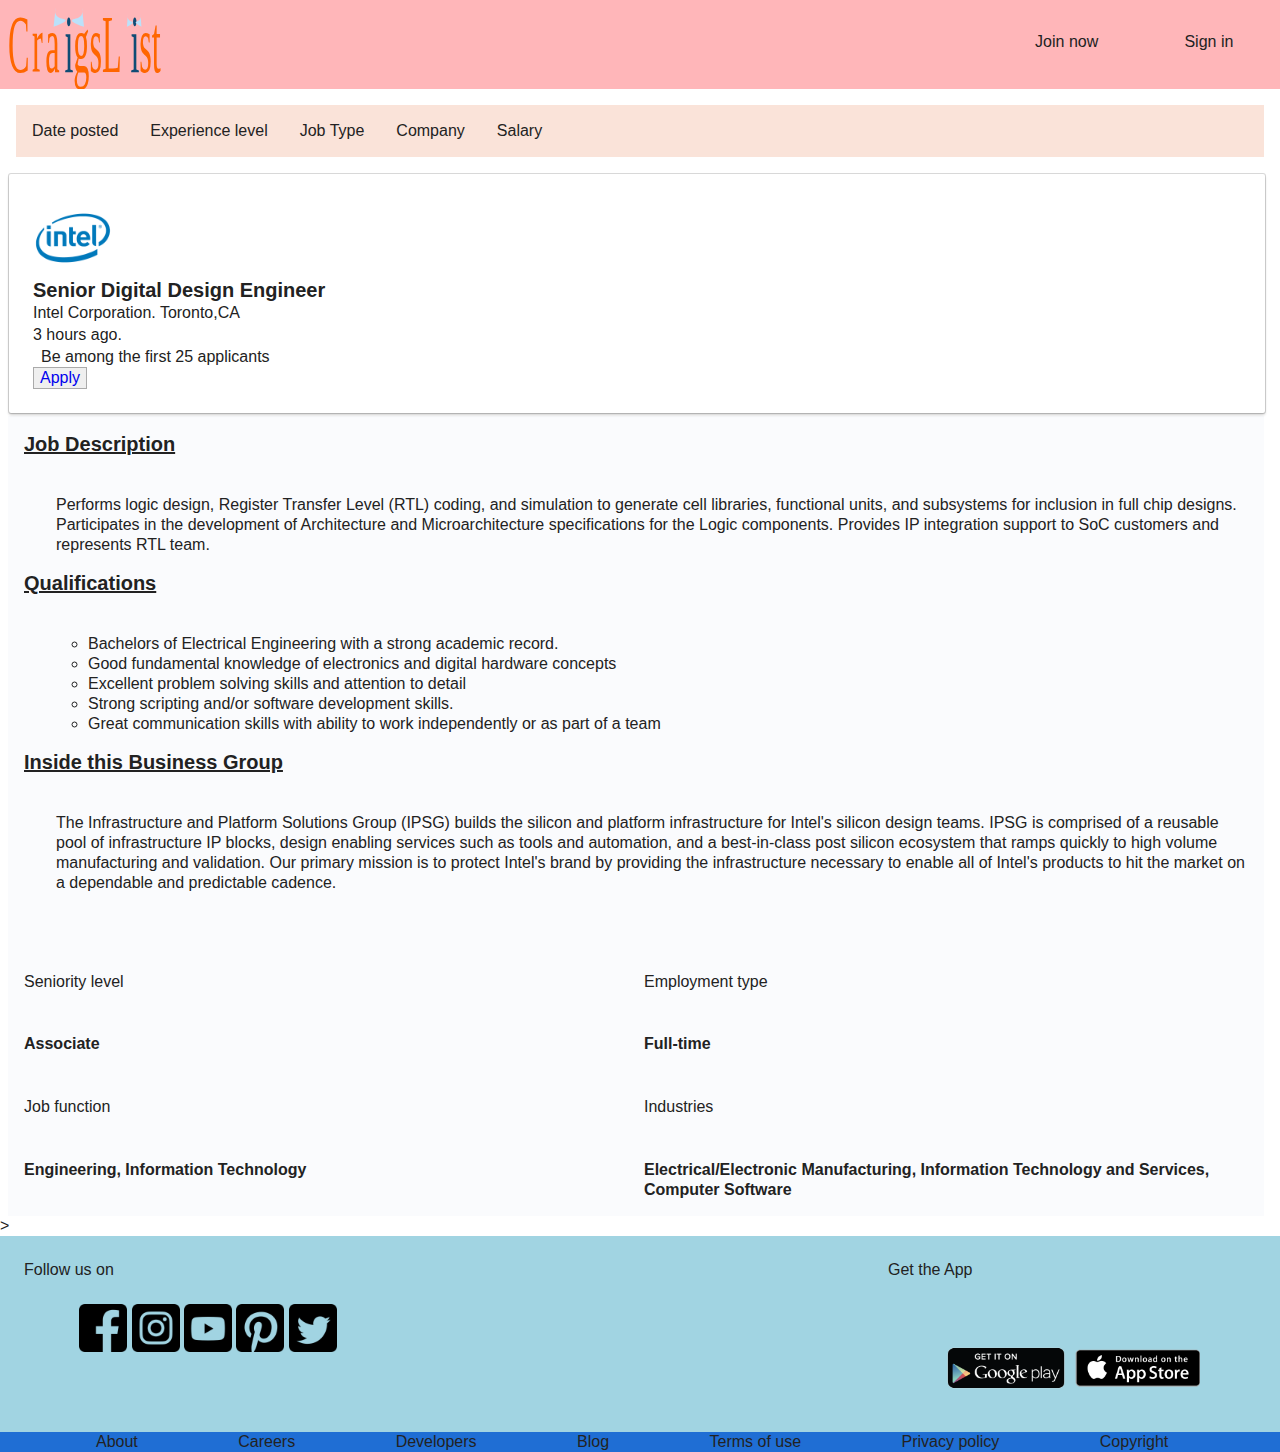
==== commit 548b9f5b: "updated the menu bar options" ====
--- a/job-detail.html
+++ b/job-detail.html
@@ -18,12 +18,12 @@
             <div class = "header-join-now">Join now</div>
             <div class = "header-sign-in">Sign in</div>
 		</section> 	
-		<section class="container-menu">
-            <div class = "menu-upl-res">Upload Resume</div>
-            <div class = "menu-post-job">Post a Job</div>
-            <div class = "menu-career-act">Career Action</div>
-            <div class = "menu-resume-help">Resume help</div>
-            <div class = "menu-language">English</div>
+		<section class="container-filter">
+            <div class = "date-filter">Date posted</div>
+            <div class = "experience-filter">Experience level</div>
+            <div class = "job-type-filter">Job Type</div>
+            <div class = "company-filter">Company</div>
+            <div class = "salary-filter">Salary</div>
 		</section>
 	</header>
 	<main>
--- a/css/detail.css
+++ b/css/detail.css
@@ -200,7 +200,7 @@
     display: flex;
     grid-template-rows: 1fr;
     grid-template-columns: 1fr 1fr 1fr 1fr 1fr;
-     /* padding: 2em;  */
+    margin: 1em;
   }
   .date-filter{
     /* background-color: violet; */
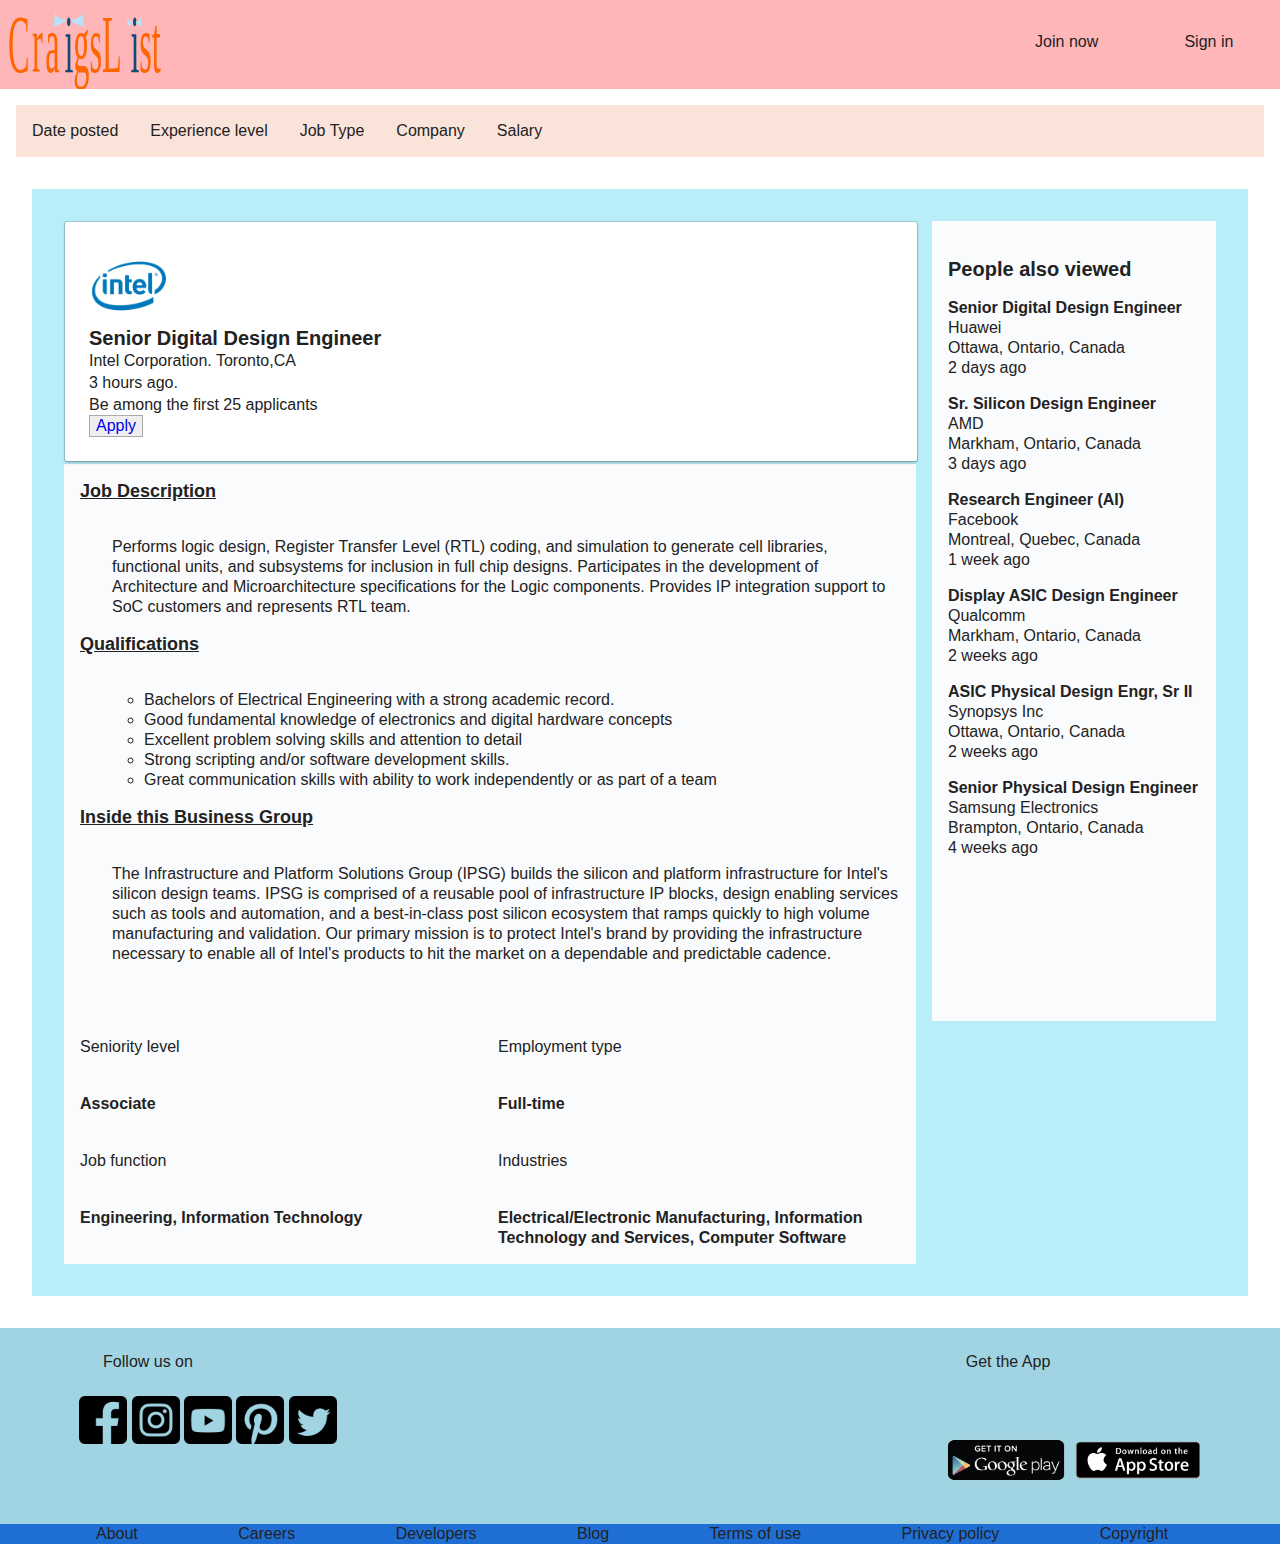
==== commit cfaedb43: "added a new column to the layout with contents" ====
--- a/job-detail.html
+++ b/job-detail.html
@@ -27,41 +27,73 @@
 		</section>
 	</header>
 	<main>
-		<section class = "detail-column job-desc-pane">
-			<section class=" job-desc-header topcard topcard-content">
-				<img class = "company-logo-design company-logo" src= "image/intel-logo.png" alt="intel-logo">
-				<h4>Senior Digital Design Engineer</h4>
-				<span class = topcard-company>Intel Corporation.</span>
-				<span>Toronto,CA</span>
-				<p class = topcard-time-row>3 hours ago.</p>
-				<figcaption class = "topcard-applicants"> Be among the first 25 applicants</figcaption></p>
-				<button type="submit" class=" apply-container apply"><a href ="job-detail.html" style="text-decoration: none;">Apply</a></button>
+		<section class="container-detail-body">
+			<section class = "detail-column">
+				<section class=" job-desc-header topcard topcard-content">
+					<img class = "company-logo-design company-logo" src= "image/intel-logo.png" alt="intel-logo">
+					<h4>Senior Digital Design Engineer</h4>
+					<span class = topcard-company>Intel Corporation.</span>
+					<span>Toronto,CA</span>
+					<p class = topcard-time-row>3 hours ago.</p>
+					<figcaption class = "topcard-applicants"> Be among the first 25 applicants</figcaption></p>
+					<button type="submit" class=" apply-container apply"><a href ="job-detail.html" style="text-decoration: none;">Apply</a></button>
+				</section>
+				<section class = "container-desc">
+					<h5 class = "desc-title"><u>Job Description</u></h5>
+					<p class = "job-desc">Performs logic design, Register Transfer Level (RTL) coding, and simulation to generate cell libraries, functional units, and subsystems for inclusion in full chip designs. Participates in the development of Architecture and Microarchitecture specifications for the Logic components. Provides IP integration support to SoC customers and represents RTL team.</p>	
+					<h5 class = "qual-title"><u>Qualifications</u></h5>
+					<nav class = "qual-desc">
+						<ul style="list-style-type:circle;">
+							<li>Bachelors of Electrical Engineering with a strong academic record.</li>
+							<li>Good fundamental knowledge of electronics and digital hardware concepts</li>
+							<li>Excellent problem solving skills and attention to detail</li>
+							<li>Strong scripting and/or software development skills.</li>
+							<li>Great communication skills with ability to work independently or as part of a team</li>
+						</ul>	
+					</nav>
+					<h5 class = "buis-grp-title"><u>Inside this Business Group</u></h5>
+					<p class = "buis-grp">The Infrastructure and Platform Solutions Group (IPSG) builds the silicon and platform infrastructure for Intel's silicon design teams. IPSG is comprised of a reusable pool of infrastructure IP blocks, design enabling services such as tools and automation, and a best-in-class post silicon ecosystem that ramps quickly to high volume manufacturing and validation. Our primary mission is to protect Intel's brand by providing the infrastructure necessary to enable all of Intel's products to hit the market on a dependable and predictable cadence.</p>
+					<p class = "level-title">Seniority level</p>
+					<p class = "emp-type-title">Employment type</p>
+					<h6 class = "level-desc">Associate</h6>
+					<h6 class = "emp-type-desc">Full-time</h6>
+					<p class = "job-func-title">Job function</p>
+					<p class = "industry-title">Industries</p>
+					<h6 class = "job-func-desc">Engineering, Information Technology</h6>					
+					<h6 class = "industry-desc">Electrical/Electronic Manufacturing, Information Technology and Services, Computer Software</h6>
+				</section>
 			</section>
-			<section class = "container-desc">
-				<h4 class = "desc-title"><u>Job Description</u></h4>
-				<p class = "job-desc">Performs logic design, Register Transfer Level (RTL) coding, and simulation to generate cell libraries, functional units, and subsystems for inclusion in full chip designs. Participates in the development of Architecture and Microarchitecture specifications for the Logic components. Provides IP integration support to SoC customers and represents RTL team.</p>	
-				<h4 class = "qual-title"><u>Qualifications</u></h4>
-				<nav class = "qual-desc">
-					<ul style="list-style-type:circle;">
-						<li>Bachelors of Electrical Engineering with a strong academic record.</li>
-						<li>Good fundamental knowledge of electronics and digital hardware concepts</li>
-						<li>Excellent problem solving skills and attention to detail</li>
-						<li>Strong scripting and/or software development skills.</li>
-						<li>Great communication skills with ability to work independently or as part of a team</li>
-					</ul>	
-				</nav>
-				<h4 class = "buis-grp-title"><u>Inside this Business Group</u></h4>
-				<p class = "buis-grp">The Infrastructure and Platform Solutions Group (IPSG) builds the silicon and platform infrastructure for Intel's silicon design teams. IPSG is comprised of a reusable pool of infrastructure IP blocks, design enabling services such as tools and automation, and a best-in-class post silicon ecosystem that ramps quickly to high volume manufacturing and validation. Our primary mission is to protect Intel's brand by providing the infrastructure necessary to enable all of Intel's products to hit the market on a dependable and predictable cadence.</p>
-				<p class = "level-title">Seniority level</p>
-				<p class = "emp-type-title">Employment type</p>
-				<h6 class = "level-desc">Associate</h6>
-				<h6 class = "emp-type-desc">Full-time</h6>
-				<p class = "job-func-title">Job function</p>
-				<p class = "industry-title">Industries</p>
-				<h6 class = "job-func-desc">Engineering, Information Technology</h6>					<h6 class = "industry-desc">Electrical/Electronic Manufacturing, Information Technology and Services, Computer Software</h6>
+			<section class = "post-column">
+				<section class = "container-viewed">
+					<h4 class="viewed-title">People also viewed</h4>
+					<h6 class="viewed-title">Senior Digital Design Engineer</h6>	
+					<p>Huawei</p>
+					<p>Ottawa, Ontario, Canada</p>
+					<p>2 days ago</p>
+					<h6 class="viewed-title">Sr. Silicon Design Engineer</h6>	
+					<p>AMD</p>
+					<p>Markham, Ontario, Canada</p>
+					<p>3 days ago</p>
+					<h6 class="viewed-title">Research Engineer (AI)</h6>	
+					<p>Facebook</p>
+					<p>Montreal, Quebec, Canada</p>
+					<p>1 week ago</p>
+					<h6 class="viewed-title">Display ASIC Design Engineer</h6>	
+					<p>Qualcomm</p>
+					<p>Markham, Ontario, Canada</p>
+					<p>2 weeks ago</p>
+					<h6 class="viewed-title">ASIC Physical Design Engr, Sr II</h6>	
+					<p>Synopsys Inc</p>
+					<p>Ottawa, Ontario, Canada</p>
+					<p>2 weeks ago</p>
+					<h6 class="viewed-title">Senior Physical Design Engineer</h6>	
+					<p>Samsung Electronics</p>
+					<p>Brampton, Ontario, Canada</p>
+					<p>4 weeks ago</p>
+				</section>
 			</section>
-		</section>
-	</main>>
+		</section>	
+	</main>
 	<footer>
 		<div class = "container-footer">
 			<section class = "follow-us-section">
--- a/css/main.css
+++ b/css/main.css
@@ -354,7 +354,7 @@
       grid-gap: 1em;
     }
     .top-hiring-title{
-      /* background-color: navy; */
+      /* background-color: navy;  */
       grid-row-start: 1;
       grid-row-end: 1;
       grid-column-start: 1;
@@ -362,86 +362,11 @@
       justify-self: center;
     }
     .companies-flex{
-      /* background-color: orangered; */
+      /* background-color: orangered;  */
       display: flex;
       flex-direction: row;
-      flex-shrink: 2;
+      /* flex-shrink: 1; */
       justify-content: center;
-    }
-    .container-footer{
-      background-color: #a1d4e2;
-      display: grid;
-      grid-template-rows: 1fr;
-      grid-template-columns: 1fr 1fr 1fr;
-      grid-gap: 1em; 
-    }
-    .follow-us-section{
-      /* background-color: rebeccapurple; */
-      grid-row-start: 1;
-      grid-row-end: 1;
-      grid-column-start: 1;
-      grid-column-end: 2;
-    }
-    .get-app-section{
-      /* background-color: red;*/
-      grid-row-start: 1;
-      grid-row-end: 1;
-      grid-column-start: 3;
-      grid-column-end: 4;
-    }
-    .get-app{
-      justify-content: center;
-    }
-    .menu-section{
-      background-color: #1F6ED4;
-      grid-row-start: 1;
-      grid-row-end: 1;
-      grid-column-start: 1;
-      grid-column-end: 4;
-    }
-    .follow-us-title{
-      padding: 1.5em;
-    }
-    .social-media-flex{
-      /* background-color: orangered; */
-      display: flex;
-      flex-direction: row;
-      flex-shrink: 2;
-      justify-content: center;
-    }
-    .social-media-logo{
-      background-size: contain;
-      width: 3em;
-      height: 3em;
-      margin: 0;
-      background-position: center;
-    }
-    .download-app-title{
-      padding: 1.5em;
-    }
-    .download-app-flex{
-      /* background-color: orangered; */
-      display: flex;
-      flex-direction: row;
-      justify-content: center;
-    }
-    .download-google-logo{
-      background-size: contain;
-      width: auto;
-      height: 8em;
-      /* margin-bottom: 1em; */
-    }
-    .download-apple-logo{
-      background-size: contain;
-      width: auto;
-      height: 8em;
-      /* margin-bottom: 1em; */
-    }
-   .menu-list{
-     display: inline;
-     margin-inline-start: 6em;
-     justify-content: space-evenly;
-     text-align: center;
     }
     .hiring-company-logo{
       background-size: contain;
@@ -449,6 +374,82 @@
       height: 8em;
       margin: 0;
       background-position: center;
+    }
+    .container-footer{
+      background-color: #a1d4e2;
+      display: grid;
+      grid-template-rows: 1fr;
+      grid-template-columns: 1fr 1fr 1fr;
+      grid-gap: 1em; 
+    }
+    .follow-us-section{
+      /* background-color: rebeccapurple; */
+      grid-row-start: 1;
+      grid-row-end: 1;
+      grid-column-start: 1;
+      grid-column-end: 2;
+      justify-self: center;
+    }
+    .get-app-section{
+      /* background-color: red;*/
+      grid-row-start: 1;
+      grid-row-end: 1;
+      grid-column-start: 3;
+      grid-column-end: 4;
+      justify-self: center;
+    }
+    .get-app{
+      justify-content: center;
+    }
+    .menu-section{
+      background-color: #1F6ED4;
+      grid-row-start: 1;
+      grid-row-end: 1;
+      grid-column-start: 1;
+      grid-column-end: 4;
+    }
+    .follow-us-title{
+      padding: 1.5em;
+    }
+    .social-media-flex{
+      /* background-color: orangered; */
+      display: flex;
+      flex-direction: row;
+      justify-items: left;
+    }
+    .social-media-logo{
+      background-size: contain;
+      width: 3em;
+      height: 3em;
+      margin: 0;
+      background-position: left;
+    }
+    .download-app-title{
+      padding: 1.5em;
+    }
+    .download-app-flex{
+      /* background-color: orangered; */
+      display: flex;
+      flex-direction: row;
+      justify-content: center;
+    }
+    .download-google-logo{
+      background-size: contain;
+      width: auto;
+      height: 8em;
+      /* margin-bottom: 1em; */
+    }
+    .download-apple-logo{
+      background-size: contain;
+      width: auto;
+      height: 8em;
+      /* margin-bottom: 1em; */
+    }
+   .menu-list{
+     display: inline;
+     margin-inline-start: 6em;
+     justify-content: space-evenly;
+     text-align: center;
     }
     /* css for job-details.html */
     /* .container-body-one {
--- a/css/detail.css
+++ b/css/detail.css
@@ -1,46 +1,70 @@
 
+.container-detail-body {
+  /* background-color: #8ac6d1; */
+   background-color: #B9EDF8;
+  height: auto;
+  display: grid;
+  grid-template-rows: 1fr;
+  grid-template-columns: 3fr 1fr;
+  margin: 2em; 
+  padding: 2em;
+  grid-gap: 1em;
+}
+.detail-column{
+  grid-row-start: 1;
+  grid-row-end: 2;
+  grid-column-start: 1;
+  grid-column-end: 2;
+  /* background-color: pink  */
+}
+.post-column{
+  grid-row-start: 1;
+  grid-row-end: 2;
+  grid-column-start: 2;
+  grid-column-end: 3;
+  /* background-color: teal; */
+} 
 .job-desc-pane{
-    grid-row-start: 1;
-    grid-row-end: 11;
-    grid-column-start: 2;
-    grid-column-end: 3;
-    margin-left: 0.5em;
-    margin-right: 1em;
-    margin-top: 1em;
-    margin-bottom: 0em;
-  }
-  .job-desc-header{
-    display: block;
-  }
-  .topcard{
-  box-shadow: 0 0 0 1px rgba(0,0,0,0.15), 0 2px 3px rgba(0,0,0,0.2);
-  transition: box-shadow 83ms;
-  padding: 24px;
-  margin-bottom: 4px;
-  border-radius: 2px;
-  top: 1px;
-  left: 1px;
-  right: 1px;
-  position: relative;
-  background-color: #fff;
-  width: 100%;
-  }
-  .topcard-content{
-  position: relative;
-  }
-  .topcard-company{
-    display: inline;
-  }
-  .topcard-time-row{
-    font-size: 1rem;
-    line-height: 1.5;
-    font-weight: 100;
-    color: rgba(0,0,0,0.9);
-  }
-  .topcard-applicants{
-    display: inline;
-    margin: 0.5em;
-  }
+  grid-row-start: 1;
+  grid-row-end: 11;
+  grid-column-start: 2;
+  grid-column-end: 3;
+  margin-left: 0.5em;
+  margin-right: 1em;
+  margin-top: 1em;
+  margin-bottom: 0em;
+} 
+.job-desc-header{
+  display: block;
+}
+.topcard{
+box-shadow: 0 0 0 1px rgba(0,0,0,0.15), 0 2px 3px rgba(0,0,0,0.2);
+transition: box-shadow 83ms;
+padding: 24px;
+margin-bottom: 4px;
+border-radius: 2px;
+top: 1px;
+left: 1px;
+right: 1px;
+position: relative;
+background-color: #fff;
+width: 100%;
+}
+.topcard-content{
+position: relative;
+}
+.topcard-company{
+  display: inline;
+}
+.topcard-time-row{
+  font-size: 1rem;
+  line-height: 1.5;
+  font-weight: 100;
+  color: rgba(0,0,0,0.9);
+}
+.topcard-applicants{
+  display: inline;
+}
   .container-desc{
     display: grid;
     height: 50em;
@@ -221,4 +245,18 @@
   .salary-filter{
     /* background-color: rgb(175, 50, 148); */
     margin: 1em;
+  }
+  .container-viewed{
+    display: flex;
+    height: 50em;
+    flex-direction: column;
+    /* grid-template-rows: 1fr 1fr 1fr 1fr 1fr 1fr 1fr 1fr 1fr 1fr;
+    grid-template-columns: 1fr 1fr; */
+    padding: 1em;
+    /* grid-gap: 1em; */
+    background-color: #fafbfd;
+  }
+  .viewed-title{
+    margin-top:1em;
+    justify-content: left;
   }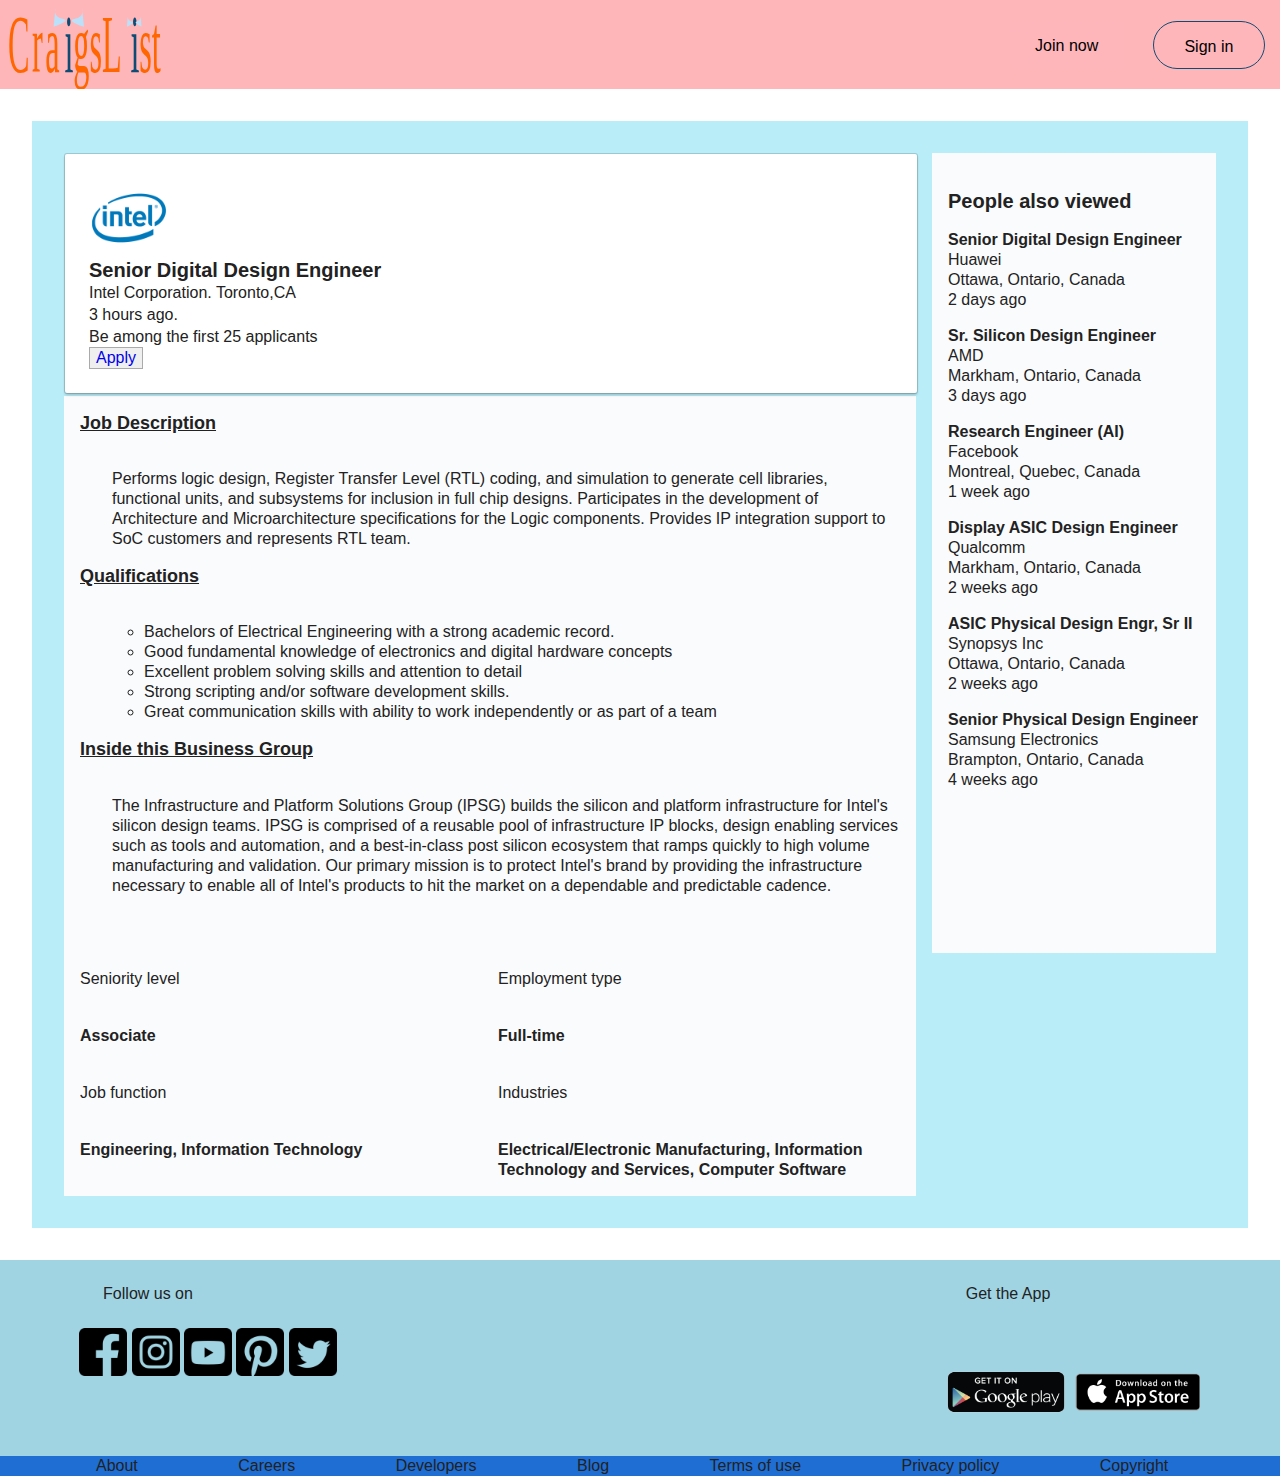
==== commit 0425578c: "modified join now and sign in options" ====
--- a/job-detail.html
+++ b/job-detail.html
@@ -15,16 +15,16 @@
     <header>	
 		<section class="container-header">
 			<div class = "header-logo"><a href="index.html"><img class="logo" src="./image/logo.svg" alt="craigslist-logo"></a></div>
-            <div class = "header-join-now">Join now</div>
-            <div class = "header-sign-in">Sign in</div>
+            <button type="submit" class = "header-join-now join-now">Join now</div>
+            <button type="submit" class = "header-sign-in sign-in">Sign in</button>
 		</section> 	
-		<section class="container-filter">
+		<!-- <section class="container-filter">
             <div class = "date-filter">Date posted</div>
             <div class = "experience-filter">Experience level</div>
             <div class = "job-type-filter">Job Type</div>
             <div class = "company-filter">Company</div>
             <div class = "salary-filter">Salary</div>
-		</section>
+		</section> -->
 	</header>
 	<main>
 		<section class="container-detail-body">
--- a/css/main.css
+++ b/css/main.css
@@ -115,6 +115,28 @@
       grid-column-end: 4;
       justify-self: center;
       padding-top: 2em;
+    } 
+    .sign-in{
+      border-radius: 25px;
+      border: 0.1em solid #0f4c75;
+      padding: 1em;
+      margin:0.5em;
+      width: 7em;
+      height: 3em;
+      margin-top: 1.3em;
+      cursor: pointer;
+      background-color: #ffb6b9e7;
+    }
+    .join-now{
+      border: 0em;
+      padding: 1em;
+      margin:0.5em;
+      width: 7em;
+      height: 3em;
+      margin-top: 1.3em;
+      background-color: #ffb6b9e7; 
+      color: black;
+      cursor: pointer;
     }
     .container-menu {
       background-color: #fae3d9;
@@ -131,6 +153,14 @@
       grid-column-end: 2;
       margin: 1em;
     }
+    .menu-pane{
+      border: 0em;
+      width:auto;
+      height: auto;
+      background-color: #fae3d9; 
+      color: black;
+      cursor: pointer;
+    }
     .menu-post-job{
       /* background-color: pink; */
       grid-row-start: 1;
@@ -162,6 +192,9 @@
       grid-column-start: 6;
       grid-column-end: 7;
       margin: 1em;
+    }
+    .drp-dwn{
+      
     }
     .container-body{
       background-color: #B9EDF8;
@@ -788,6 +821,82 @@
     } 
     */
   }
+  .container-footer{
+    background-color: #a1d4e2;
+    display: grid;
+    grid-template-rows: 1fr;
+    grid-template-columns: 1fr 1fr 1fr;
+    grid-gap: 1em; 
+  }
+  .follow-us-section{
+    /* background-color: rebeccapurple; */
+    grid-row-start: 1;
+    grid-row-end: 1;
+    grid-column-start: 1;
+    grid-column-end: 2;
+    justify-self: center;
+  }
+  .get-app-section{
+    /* background-color: red;*/
+    grid-row-start: 1;
+    grid-row-end: 1;
+    grid-column-start: 3;
+    grid-column-end: 4;
+    justify-self: center;
+  }
+  .get-app{
+    justify-content: center;
+  }
+  .menu-section{
+    background-color: #1F6ED4;
+    grid-row-start: 1;
+    grid-row-end: 1;
+    grid-column-start: 1;
+    grid-column-end: 4;
+  }
+  .follow-us-title{
+    padding: 1.5em;
+  }
+  .social-media-flex{
+    /* background-color: orangered; */
+    display: flex;
+    flex-direction: row;
+    justify-items: left;
+  }
+  .social-media-logo{
+    background-size: contain;
+    width: 3em;
+    height: 3em;
+    margin: 0;
+    background-position: left;
+  }
+  .download-app-title{
+    padding: 1.5em;
+  }
+  .download-app-flex{
+    /* background-color: orangered; */
+    display: flex;
+    flex-direction: row;
+    justify-content: center;
+  }
+  .download-google-logo{
+    background-size: contain;
+    width: auto;
+    height: 8em;
+    /* margin-bottom: 1em; */
+  }
+  .download-apple-logo{
+    background-size: contain;
+    width: auto;
+    height: 8em;
+    /* margin-bottom: 1em; */
+  }
+ .menu-list{
+   display: inline;
+   margin-inline-start: 6em;
+   justify-content: space-evenly;
+   text-align: center;
+  }
 
   
  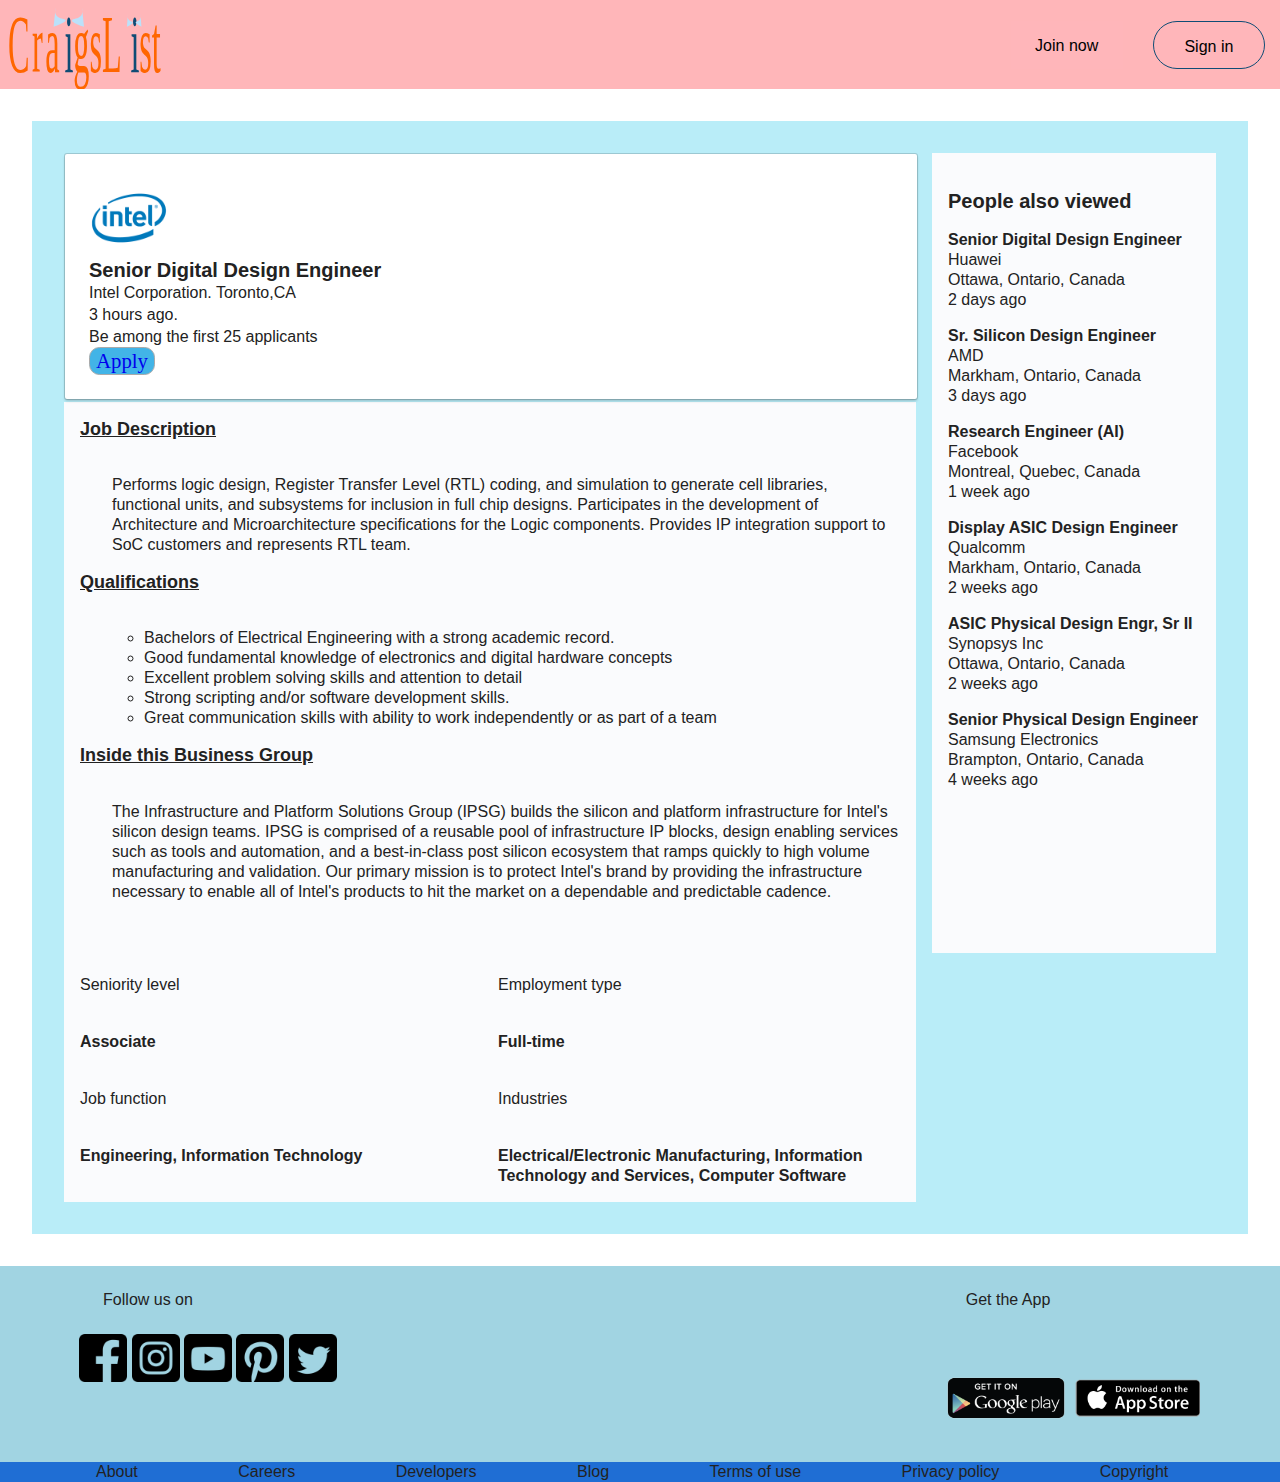
==== commit 226f0508: "updated quotes and removed commented codes" ====
--- a/job-detail.html
+++ b/job-detail.html
@@ -18,13 +18,6 @@
             <button type="submit" class = "header-join-now join-now">Join now</div>
             <button type="submit" class = "header-sign-in sign-in">Sign in</button>
 		</section> 	
-		<!-- <section class="container-filter">
-            <div class = "date-filter">Date posted</div>
-            <div class = "experience-filter">Experience level</div>
-            <div class = "job-type-filter">Job Type</div>
-            <div class = "company-filter">Company</div>
-            <div class = "salary-filter">Salary</div>
-		</section> -->
 	</header>
 	<main>
 		<section class="container-detail-body">
@@ -36,7 +29,7 @@
 					<span>Toronto,CA</span>
 					<p class = topcard-time-row>3 hours ago.</p>
 					<figcaption class = "topcard-applicants"> Be among the first 25 applicants</figcaption></p>
-					<button type="submit" class=" apply-container apply"><a href ="job-detail.html" style="text-decoration: none;">Apply</a></button>
+					<button type="submit" class=" apply-container apply button-container btn"><a href ="#" style="text-decoration: none;">Apply</a></button>
 				</section>
 				<section class = "container-desc">
 					<h5 class = "desc-title"><u>Job Description</u></h5>
--- a/css/main.css
+++ b/css/main.css
@@ -193,9 +193,6 @@
       grid-column-end: 7;
       margin: 1em;
     }
-    .drp-dwn{
-      
-    }
     .container-body{
       background-color: #B9EDF8;
       /* height: 161em; */
@@ -208,35 +205,37 @@
     }
     .body-search-tag{
       /* background-color: #ffb6b9;  */
+      background-color: crimson;
       grid-row-start: 1;
       grid-row-end: 2;
       grid-column-start: 1;
       grid-column-end: 2;
     }
     .body-pop-search{
-      /* background-color: lawngreen; */
+       background-color: lawngreen; 
       grid-row-start: 2;
       grid-row-end: 3;
       grid-column-start: 1;
       grid-column-end: 2;
     }
     .body-reviews{
-      /* background-color: rgb(218, 221, 28);*/
+      background-color: rgb(218, 221, 28);
       grid-row-start: 3;
       grid-row-end: 4;
       grid-column-start: 1;
       grid-column-end: 2;
     }
     .body-top-hiring{
-      /* background-color: crimson; */
+      background-color: crimson; 
       grid-row-start: 4;
       grid-row-end: 5;
       grid-column-start: 1;
       grid-column-end: 2;
     }
     .container-section-one {
-      display: grid;
-      /* height: 15em; */
+      background-color: pink;
+      display: grid;
+      /* height: auto; */
       grid-template-rows: 1fr;
       grid-template-columns: 1fr;
       padding: 1em;
@@ -254,7 +253,7 @@
     }
     .container-quotes-search{
       display: grid;
-      height: 15em;
+      height: 5em;
       grid-template-rows: 1fr 1fr;
       grid-template-columns: 1fr;
       padding: 1em;
@@ -265,7 +264,8 @@
       grid-row-end: 2;
       grid-column-start: 1;
       grid-column-end: 2;
-      margin: 2em;
+      margin: 0.5em;
+      color: #0f4c75;
     }
     .search-section{
       grid-row-start: 2;
@@ -276,7 +276,7 @@
     .search-container{
       /* background-color: brown; */
       display: grid;
-      height: 15em;
+      height: 5em; 
       grid-template-rows: 1fr 1fr 1fr;
       grid-template-columns: repeat(3, 1fr);
       /* grid-template-columns: 1fr 1fr 1fr; */
@@ -313,40 +313,28 @@
       font-weight: 100;
       font-size: 1.3em;
     }
-    /* .search-title{
-      background-color: rgb(218, 221, 28); 
-      grid-row-start: 1;
-      grid-row-end: 1;
-      grid-column-start: 1;
-      grid-column-end: 3;
-      padding: 1em;
-      margin: 0.5em;
-      text-align: center;
-    }
-    .search-loc{
-      background-color: azure;
-      grid-row-start: 2;
-      grid-row-end: 3;
-      grid-column-start: 1;
-      grid-column-end: 3;
-      padding: 1em;
-      margin: 0.5em;
-      text-align: center;
-    }
-    .search-button{
-      background-color: pink;
-      grid-row-start: 3;
-      grid-row-end: 4;
-      grid-column-start: 1;
-      grid-column-end: 3;
-      padding: 1em;
-      margin: 0.5em;
-    } */
+    .container-section-two {
+     background-color: pink;
+      display: grid;
+      /* height: auto; */
+      grid-template-rows: 1fr;
+      grid-template-columns: 1fr;
+      padding: 1em;
+      grid-gap: 1em;
+    }
+    .popular-section{
+      display: flex;
+      justify-content: center;
+      align-items: center;
+      min-height: 100vh;
+      background:crimson; 
+    }
     .container-section-three{
+      background-color:navy;
       display: grid;
       /* height: 15em; */
-      grid-template-rows: 1fr 1fr 1fr;
-      grid-template-columns: 1fr 1fr 1fr;
+      grid-template-rows: 1fr;
+      grid-template-columns: 1fr;
       padding: 1em;
       grid-gap: 1em;
     }
@@ -358,7 +346,111 @@
       grid-column-end: 6;
       justify-self: center;
     }
-    .review-post-one{
+    .container-review{
+      display: flex;
+      justify-content: center;
+      align-items: center;
+      min-height: 100vh;
+      background: #f5f5f5;
+     }
+     .container-box{
+      width:1200px;
+      margin: 0 auto;
+      display: grid;
+      grid-template-columns: repeat(auto-fit, minmax(350px, 1fr));
+      box-sizing: border-box;
+      padding:20px;
+    }
+    .container-box .box{
+      position: relative;
+      padding: 5em 4em;
+      transition: 0.5s;
+      text-align: center;
+      background: #fae3d9; 
+    }
+     .container-box .box:hover{
+      background: #0f4c75;
+     }
+     .container-box .box p {
+      margin: 1em;
+      padding: 0;
+      transition: 0.5s;
+      color: #0f4c75;
+      font-weight:600;
+      font-size: 1em;
+    } 
+    .container-box .box h4{
+      color: #ff0057;
+      margin: 20px 0 0;
+      padding: 0;
+      transition: 0.5s;
+      font-size: 18px;
+      font-weight: 700;
+      line-height: 20px;
+      text-transform: capitalize;
+    }
+    .container-box .box h6{
+      color: #ff0057;
+      font-size: 14px;
+      font-weight: 500;
+      line-height: 20px;
+      text-transform: capitalize;
+    }
+     .container-box .box:hover p,
+    .container-box .box:hover h4,
+    .container-box .box:hover h6 {
+      color: #fff;
+    }
+    .container-box .box .imagebox {
+      position: absolute;
+      top: -50px;
+      left: 40%;
+      transform: translateX(-50%, -50%);
+      width:120px;
+      height: 120px;
+      border-radius: 50%;
+      overflow: hidden;
+    }
+    .container-box .box::before
+    {
+      content:'';
+      position: absolute;
+      top: 0.5em;
+      right: 1em;
+      width: 80px;
+      height:80px;
+      background: url(../image/quote-logo.svg);
+      background-size: cover;
+      opacity:0.05;
+      pointer-events: none;
+      transition: 0.5s;
+    } 
+    .container-box .box:hover:before
+    {
+      transform: translateY(-50px);
+      opacity: 1;
+    }
+    .container-box .box::after
+    {
+      content:'';
+      position: absolute;
+      bottom: 0.5em;
+      left: 1em;
+      width: 80px;
+      height:80px;
+      background: url(../image/quote-logo.svg);
+      background-size: cover;
+      opacity:0.05;
+      pointer-events: none;
+      transition: 0.5s;
+      transform: rotate(180deg) translateY(0em);
+    } 
+    .container-box .box:hover:after
+    {
+      transform: rotate(180deg) translateY(-3.1em);
+      opacity: 1;
+    }
+    /* .review-post-one{
       background-color: brown;
       grid-row-start: 2;
       grid-row-end: 4;
@@ -378,8 +470,9 @@
       grid-row-end: 4;
       grid-column-start: 3;
       grid-column-end: 4; 
-    }
+    } */
     .container-section-four{
+       background-color: coral; 
       display: grid;
       grid-template-rows: 1fr;
       grid-template-columns: 1fr;
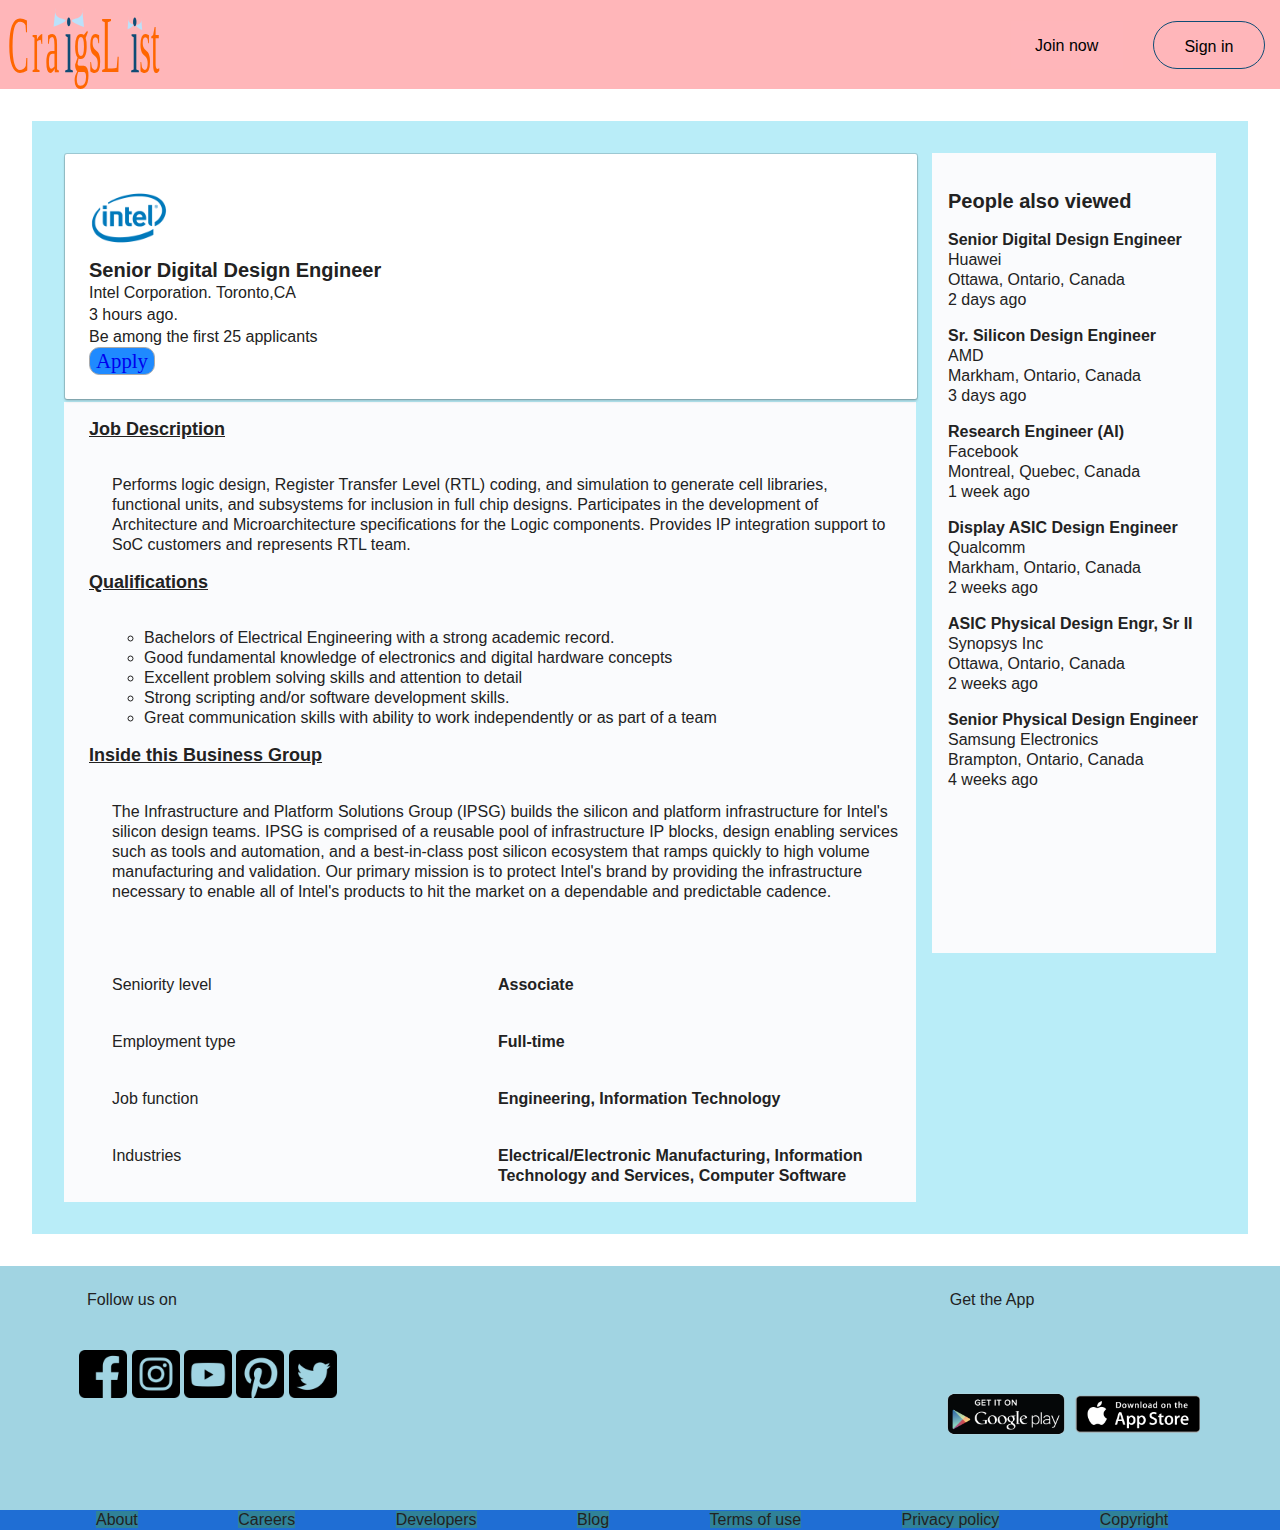
==== commit 8c89dd37: "updating the icon" ====
--- a/job-detail.html
+++ b/job-detail.html
@@ -6,7 +6,7 @@
     <title>Craigslist</title>
     <meta name="author" content="Janusha Sridhar">
     <meta name="description" content="Job portal">
-    <link rel="icon" href="img/favicon.ico" type="image/x-icon">
+    <link rel="icon" href= "image/favicon.ico" type="image/x-icon">
     <link rel="stylesheet" href="css/reset.css">
 	<link rel="stylesheet" href="css/main.css">
 	<link rel="stylesheet" href="css/detail.css">
--- a/css/main.css
+++ b/css/main.css
@@ -1,89 +1,302 @@
 .logo {
-    background-size: contain;
-    margin: 1em 0 1em 1em;
-    width: 6em;
-    position: relative;
-  }
-  .container-header {
-    display: grid;
-    grid-template-rows: 1fr;
-    grid-template-columns: 5fr 1fr 1fr;
-    background-color: #ffb6b9;
-  }
-  .header-logo{
-    /* background-color: #8ac6d1; */
-    grid-row-start: 1;
-    grid-row-end: 1;
-    grid-column-start: 1;
-    grid-column-end: 2;
-    padding-left:0.5em;
-  }
-  .header-join-now{
-    /* background-color: pink; */
-    grid-row-start: 1;
-    grid-row-end: 1;
-    grid-column-start: 2;
-    grid-column-end: 3;
-  }
-  .header-sign-in{
-    /* background-color: blue; */
-    grid-row-start: 1;
-    grid-row-end: 1;
-    grid-column-start: 3;
-    grid-column-end: 4;
-  }
-  .container-menu {
-    display: grid;
-    grid-template-rows: 1fr;
-    grid-template-columns: 2fr 2fr 2fr 2fr 2fr 1fr;
-    /* padding: 2em; */
-    margin: 1em;
-  }
-  .menu-upl-res{
-    /* background-color: violet; */
-    grid-row-start: 1;
-    grid-row-end: 1;
-    grid-column-start: 1;
-    grid-column-end: 2;
-  }
-  .menu-post-job{
-    /* background-color: pink; */
-    grid-row-start: 1;
-    grid-row-end: 1;
-    grid-column-start: 2;
-    grid-column-end: 3;
-  }
-  .menu-career-act{
-    /* background-color: coral; */
-    grid-row-start: 1;
-    grid-row-end: 1;
-    grid-column-start: 3;
-    grid-column-end: 4;
-  }
-  .menu-resume-help{
-    /* background-color: rgb(207, 52, 47); */
-    grid-row-start: 1;
-    grid-row-end: 1;
-    grid-column-start: 4;
-    grid-column-end: 5;
-  }
-  .menu-language{
-    /* background-color: rgb(175, 50, 148); */
-    grid-row-start: 1;
-    grid-row-end: 1;
-    grid-column-start: 6;
-    grid-column-end: 7;
-  }
-  
-  
-
-  @media only screen and (min-width: 900px) {
+  background-size: contain;
+  width: 10em;
+  height: auto;
+  margin-left: 0.5em;
+  background-position: center;
+}
+.container-header {
+  display: grid;
+  grid-template-rows: 1fr;
+  grid-template-columns: 1fr 1fr 1fr;
+  background-color: #ffb6b9;
+}
+.sign-in{
+  border-radius: 25px;
+  border: 0.1em solid #0f4c75;
+  padding: 1em;
+  margin:0.5em;
+  width: 7em;
+  height: 3em;
+  margin-top: 1.3em;
+  cursor: pointer;
+  background-color: #ffb6b9e7;
+}
+.join-now{
+  border: 0em;
+  padding: 1em;
+  margin:0.5em;
+  width: 7em;
+  height: 3em;
+  margin-top: 1.3em;
+  background-color: #ffb6b9e7; 
+  color: black;
+  cursor: pointer;
+}
+.container-menu {
+  background-color: #fae3d9;
+  display: grid;
+  grid-template-rows: 1fr;
+  grid-template-columns: 2fr 2fr 2fr 2fr 2fr 1fr;
+}
+.menu-pane{
+  border: 0em;
+  width:auto;
+  height: auto;
+  background-color: #fae3d9; 
+  color: black;
+  cursor: pointer;
+  margin: 0.1em;
+}
+.container-body{
+  background-color: #B9EDF8;
+  display: grid;
+  grid-template-rows: 1fr 1fr 1fr 1fr;
+  grid-template-columns: 1fr;
+  padding: 1em;
+  grid-gap: 1em;
+  height: 110em;
+}
+.quotes{
+  color: #0f4c75;
+  font-size: 1.5em;
+  padding-bottom: 0.5em;
+}
+.input-container{
+  display: flex;
+  flex-direction: column;
+}
+.input-field{
+  background-size: auto 1.5em;
+  background-repeat: no-repeat;
+  background-position: 0.5em center;
+  padding-left: 3em;
+  flex-grow: 1;
+  border-radius: 0.5em;
+  line-height: 2em;
+}
+.job{
+  background-image: url(../image/search-icon.svg);
+}
+.loc{
+  background-image: url(../image/location-logo.svg);
+}
+.button-container{
+  display: flex;
+  border-radius: 0.5em;
+  flex-grow: 0.3x;
+}
+.btn{
+  background-color: #1F8AFF;
+  justify-content: center; 
+  font-family: serif;
+  font-weight: 100;
+  font-size: 1.2em;
+}
+.popular-button{
+  display: flex;
+  flex-direction: column;
+  justify-content: space-around;
+  flex-wrap: wrap;
+  margin: auto;
+}
+.pop{
+  background-color: #5ec0c0;
+  font-family: serif;
+  font-weight: 100;
+  font-size: 1.3em;
+  border-radius: 1.5em;
+  box-sizing: border-box;
+  border: 0;
+  padding: 0.5em;
+  box-shadow: 0.1em 0.2em #E7475E;
+}
+.container-box{
+  margin-top: 2em;
+  width:10em;
+  display: grid;
+  grid-template-columns: repeat(auto-fit, minmax(460px, 1fr));
+}
+.container-box .box{
+  position: relative;
+  height: 15em;
+  transition: 0.5s;
+  text-align: center;
+  background: #fae3d9; 
+}
+ .container-box .box:hover{
+  background: #0f4c75;
+}
+ .container-box .box p {
+  padding: 0;
+  transition: 0.5s;
+  color: #0f4c75;
+  font-weight:600;
+  font-size: 1em;
+} 
+.container-box .box h4{
+  color: #ff0057;
+  margin: 2.5em 0 0;
+  padding: 0;
+  transition: 0.5s;
+  font-size: 14px;
+  font-weight: 700;
+  line-height: 2em;
+  text-transform: capitalize;
+}
+.container-box .box h6{
+  color: #ff0057;
+  font-size: 10px;
+  font-weight: 500;
+  line-height: 2em;
+  text-transform: capitalize;
+}
+ .container-box .box:hover p,
+.container-box .box:hover h4,
+.container-box .box:hover h6 {
+  color: #fff;
+}
+.container-box .box .imagebox {
+  position: absolute;
+  top: -50px;
+  left: 40%;
+  transform: translateX(-50%, -50%);
+  width:80px;
+  height: 80px;
+  border-radius: 50%;
+  overflow: hidden;
+}
+.container-box .box::before
+{
+  content:'';
+  position: absolute;
+  top: 0.5em;
+  right: 1em;
+  width: 1em;
+  height:1em;
+  background: url(../image/quote-logo.svg);
+  background-size: cover;
+  opacity:0.05;
+  pointer-events: none;
+  transition: 0.5s;
+} 
+.container-box .box:hover:before
+{
+  transform: translateY(-1em);
+  opacity: 1;
+}
+.container-box .box::after
+{
+  content:'';
+  position: absolute;
+  bottom: 0.5em;
+  left: 1em;
+  width: 1em;
+  height:1em;
+  background: url(../image/quote-logo.svg);
+  background-size: cover;
+  opacity:0.05;
+  pointer-events: none;
+  transition: 0.5s;
+  transform: rotate(180deg) translateY(0em);
+} 
+.container-box .box:hover:after
+{
+  transform: rotate(180deg) translateY(-1em);
+  opacity: 1;
+}
+.container-section-four{
+  display: grid;
+  grid-template-rows: 1fr;
+  grid-template-columns: 1fr;
+  /* padding: 1em; */
+  /* grid-gap: 1em; */
+}
+ 
+.top-hiring-title{
+ grid-row-start: 1;
+ grid-row-end: 1;
+ grid-column-start: 1;
+ grid-column-end: 2;
+}
+.title{
+  justify-self: center;
+  color: #0f4c75;
+  font-size: 1em;
+  margin-top: 2em;
+  padding-bottom: 3em;
+}
+.companies-flex{
+ display: flex;
+ flex-direction: row;
+ justify-content: center;
+}
+.hiring-company-logo{
+ background-size: contain;
+ max-width: 3em;
+ max-height: 3em;
+ margin: 0;
+ background-position: center;
+}
+.container-footer{
+  background-color: #a1d4e2;
+  display: grid;
+  grid-template-rows: 1fr;
+  grid-template-columns: 1fr 1fr 1fr;
+  grid-gap: 1em; 
+}
+.follow-us-section{
+  grid-row-start: 1;
+  grid-row-end: 1;
+  grid-column-start: 1;
+  grid-column-end: 2;
+  justify-self: left;  
+}
+.get-app-section{
+  grid-row-start: 1;
+  grid-row-end: 1;
+  grid-column-start: 3;
+  grid-column-end: 4;
+  justify-self: right;
+}
+.social-media-logo{
+  background-size: contain;
+  max-width: 1em;
+  max-height: 1em;
+  margin: 0;
+  background-position: left;
+  margin-top: 1em;
+}
+.download-google-logo{
+  background-size: contain;
+  width: auto;
+  height: 3em;
+  margin-bottom: 1em;
+}
+.download-apple-logo{
+  background-size: contain;
+  width: auto;
+  height: 3em;
+  margin-bottom: 1em; 
+}
+.menu-section{
+  background-color: #2F8299;
+ }
+.menu-list{
+  color: #222;
+  display: inline-flex;
+  flex-direction: row;
+  margin-inline-start: 1em;
+  justify-content: space-around;
+  text-align: center;
+}
+  @media (min-width: 760px) {
 
     .logo {
       background-size: contain;
       width: 10em;
       height: auto;
-      margin: 0;
+      margin-left: 0.5em;
       background-position: center;
     }
     .container-header {
@@ -99,7 +312,6 @@
       grid-column-end: 2;
     }
     .header-join-now{
-      /* background-color: pink; */
       grid-row-start: 1;
       grid-row-end: 1;
       grid-column-start: 2;
@@ -108,7 +320,6 @@
       padding-top: 2em;
     }
     .header-sign-in{
-      /* background-color: blue; */
       grid-row-start: 1;
       grid-row-end: 1;
       grid-column-start: 3;
@@ -143,15 +354,6 @@
       display: grid;
       grid-template-rows: 1fr;
       grid-template-columns: 2fr 2fr 2fr 2fr 2fr 1fr;
-       /* padding: 2em;  */
-    }
-    .menu-upl-res{
-      /* background-color: violet; */
-      grid-row-start: 1;
-      grid-row-end: 2;
-      grid-column-start: 1;
-      grid-column-end: 2;
-      margin: 1em;
     }
     .menu-pane{
       border: 0em;
@@ -161,8 +363,14 @@
       color: black;
       cursor: pointer;
     }
+    .menu-upl-res{
+      grid-row-start: 1;
+      grid-row-end: 2;
+      grid-column-start: 1;
+      grid-column-end: 2;
+      margin: 1em;
+    }
     .menu-post-job{
-      /* background-color: pink; */
       grid-row-start: 1;
       grid-row-end: 2;
       grid-column-start: 2;
@@ -170,7 +378,6 @@
       margin: 1em;
     }
     .menu-career-act{
-      /* background-color: coral; */
       grid-row-start: 1;
       grid-row-end: 2;
       grid-column-start: 3;
@@ -178,7 +385,6 @@
       margin: 1em;
     }
     .menu-resume-help{
-      /* background-color: rgb(207, 52, 47); */
       grid-row-start: 1;
       grid-row-end: 2;
       grid-column-start: 4;
@@ -186,7 +392,6 @@
       margin: 1em;
     }
     .menu-language{
-      /* background-color: rgb(175, 50, 148); */
       grid-row-start: 1;
       grid-row-end: 2;
       grid-column-start: 6;
@@ -195,7 +400,6 @@
     }
     .container-body{
       background-color: #B9EDF8;
-      /* height: 161em; */
       display: grid;
       grid-template-rows: 1fr 1fr 1fr 1fr;
       grid-template-columns: 1fr;
@@ -204,50 +408,41 @@
       grid-gap: 1em;
     }
     .body-search-tag{
-      /* background-color: #ffb6b9;  */
-      background-color: crimson;
       grid-row-start: 1;
       grid-row-end: 2;
       grid-column-start: 1;
       grid-column-end: 2;
     }
     .body-pop-search{
-       background-color: lawngreen; 
       grid-row-start: 2;
       grid-row-end: 3;
       grid-column-start: 1;
       grid-column-end: 2;
     }
     .body-reviews{
-      background-color: rgb(218, 221, 28);
       grid-row-start: 3;
       grid-row-end: 4;
       grid-column-start: 1;
       grid-column-end: 2;
     }
     .body-top-hiring{
-      background-color: crimson; 
       grid-row-start: 4;
       grid-row-end: 5;
       grid-column-start: 1;
       grid-column-end: 2;
     }
     .container-section-one {
-      background-color: pink;
-      display: grid;
-      /* height: auto; */
+      display: grid;
       grid-template-rows: 1fr;
       grid-template-columns: 1fr;
       padding: 1em;
       grid-gap: 1em;
     }
     .quotes-search-section{
-      /* background-color: coral; */
       grid-column-start: 1;
       grid-column-end: 2;
     }
     .image-section{
-      /* background-color: aqua; */
       grid-column-start: 2;
       grid-column-end: 3;
     }
@@ -264,8 +459,11 @@
       grid-row-end: 2;
       grid-column-start: 1;
       grid-column-end: 2;
+    }
+    .quotes{
       margin: 0.5em;
       color: #0f4c75;
+      font-size: 4em;
     }
     .search-section{
       grid-row-start: 2;
@@ -274,12 +472,10 @@
       grid-column-end: 2;
     }
     .search-container{
-      /* background-color: brown; */
       display: grid;
       height: 5em; 
       grid-template-rows: 1fr 1fr 1fr;
       grid-template-columns: repeat(3, 1fr);
-      /* grid-template-columns: 1fr 1fr 1fr; */
       padding: 1em;
       grid-gap: 1em;
     }
@@ -307,53 +503,43 @@
       flex-grow: 0.3;
     }
     .btn{
-      background-color: #42B4E7;
-      justify-content: center;
+      background-color: #1F8AFF;
+      justify-content: center; 
       font-family: serif;
       font-weight: 100;
       font-size: 1.3em;
     }
     .container-section-two {
-     background-color: pink;
-      display: grid;
-      /* height: auto; */
+      display: grid;
       grid-template-rows: 1fr;
       grid-template-columns: 1fr;
-      padding: 1em;
+      padding: 7em;
       grid-gap: 1em;
     }
-    .popular-section{
+    .popular-button{
       display: flex;
+      flex-direction: row;
       justify-content: center;
-      align-items: center;
-      min-height: 100vh;
-      background:crimson; 
-    }
+    }
+     .pop{
+      background-color: #5ec0c0;
+      font-family: serif;
+      font-weight: 100;
+      flex-grow: 1;
+      font-size: 1.3em;
+      border-radius: 1.5em;
+      border: 0;
+      padding: 0.5em;
+      box-shadow: 0.1em 0.2em #E7475E;
+    } 
     .container-section-three{
-      background-color:navy;
-      display: grid;
-      /* height: 15em; */
+      display: grid;
       grid-template-rows: 1fr;
       grid-template-columns: 1fr;
-      padding: 1em;
-      grid-gap: 1em;
-    }
-    .review-title{
-      /* background-color: pink; */
-      grid-row-start: 1;
-      grid-row-end: 1;
-      grid-column-start: 1;
-      grid-column-end: 6;
-      justify-self: center;
-    }
-    .container-review{
-      display: flex;
-      justify-content: center;
-      align-items: center;
-      min-height: 100vh;
-      background: #f5f5f5;
-     }
-     .container-box{
+      /* padding: 1em;
+      grid-gap: 1em; */
+    }
+    .container-box{
       width:1200px;
       margin: 0 auto;
       display: grid;
@@ -370,7 +556,7 @@
     }
      .container-box .box:hover{
       background: #0f4c75;
-     }
+    }
      .container-box .box p {
       margin: 1em;
       padding: 0;
@@ -450,37 +636,14 @@
       transform: rotate(180deg) translateY(-3.1em);
       opacity: 1;
     }
-    /* .review-post-one{
-      background-color: brown;
-      grid-row-start: 2;
-      grid-row-end: 4;
-      grid-column-start: 1;
-      grid-column-end: 2; 
-    }
-    .review-post-two{
-      background-color: brown;
-      grid-row-start: 2;
-      grid-row-end: 4;
-      grid-column-start: 2;
-      grid-column-end: 3; 
-    }
-    .review-post-three{
-      background-color: brown;
-      grid-row-start: 2;
-      grid-row-end: 4;
-      grid-column-start: 3;
-      grid-column-end: 4; 
-    } */
     .container-section-four{
-       background-color: coral; 
       display: grid;
       grid-template-rows: 1fr;
       grid-template-columns: 1fr;
-      padding: 1em;
-      grid-gap: 1em;
+      /* padding: 1em;
+      grid-gap: 1em; */
     }
     .top-hiring-title{
-      /* background-color: navy;  */
       grid-row-start: 1;
       grid-row-end: 1;
       grid-column-start: 1;
@@ -488,16 +651,14 @@
       justify-self: center;
     }
     .companies-flex{
-      /* background-color: orangered;  */
       display: flex;
       flex-direction: row;
-      /* flex-shrink: 1; */
       justify-content: center;
     }
     .hiring-company-logo{
       background-size: contain;
-      width: 8em;
-      height: 8em;
+      max-width: 8em;
+      max-height: 8em;
       margin: 0;
       background-position: center;
     }
@@ -509,7 +670,6 @@
       grid-gap: 1em; 
     }
     .follow-us-section{
-      /* background-color: rebeccapurple; */
       grid-row-start: 1;
       grid-row-end: 1;
       grid-column-start: 1;
@@ -517,7 +677,6 @@
       justify-self: center;
     }
     .get-app-section{
-      /* background-color: red;*/
       grid-row-start: 1;
       grid-row-end: 1;
       grid-column-start: 3;
@@ -538,7 +697,77 @@
       padding: 1.5em;
     }
     .social-media-flex{
-      /* background-color: orangered; */
+      display: flex;
+      flex-direction: row;
+      justify-items: left;
+      padding: 1em;
+    }
+    .social-media-logo{
+      background-size: contain;
+      max-width: 3em;
+      max-height: 3em;
+      margin: 0;
+      background-position: left;
+    }
+    .download-app-title{
+      padding: 1.5em;
+    }
+    .download-app-flex{
+      display: flex;
+      flex-direction: row;
+      justify-content: center;
+      padding: 1em;
+    }
+    .download-google-logo{
+      background-size: contain;
+      width: auto;
+      height: 8em;
+    }
+    .download-apple-logo{
+      background-size: contain;
+      width: auto;
+      height: 8em;
+    }
+   .menu-list{
+     display: inline;
+     margin-inline-start: 6em;
+     justify-content: space-evenly;
+     text-align: center;
+    }
+    .container-footer{
+     background-color: #a1d4e2;
+     display: grid;
+     grid-template-rows: 1fr;
+     grid-template-columns: 1fr 1fr 1fr;
+     grid-gap: 1em; 
+    }
+    .follow-us-section{
+      grid-row-start: 1;
+      grid-row-end: 1;
+      grid-column-start: 1;
+      grid-column-end: 2;
+      justify-self: center;
+    }
+    .get-app-section{
+     grid-row-start: 1;
+     grid-row-end: 1;
+     grid-column-start: 3;
+     grid-column-end: 4;
+     justify-self: center;
+    }
+    .get-app{
+     justify-content: center;
+    }
+    .menu-section{
+     grid-row-start: 1;
+     grid-row-end: 1;
+     grid-column-start: 1;
+     grid-column-end: 4;
+    }
+    .follow-us-title{
+      padding: 1.5em;
+    }
+    .social-media-flex{
       display: flex;
       flex-direction: row;
       justify-items: left;
@@ -554,7 +783,6 @@
       padding: 1.5em;
     }
     .download-app-flex{
-      /* background-color: orangered; */
       display: flex;
       flex-direction: row;
       justify-content: center;
@@ -563,433 +791,17 @@
       background-size: contain;
       width: auto;
       height: 8em;
-      /* margin-bottom: 1em; */
     }
     .download-apple-logo{
       background-size: contain;
       width: auto;
       height: 8em;
-      /* margin-bottom: 1em; */
-    }
-   .menu-list{
-     display: inline;
-     margin-inline-start: 6em;
-     justify-content: space-evenly;
-     text-align: center;
-    }
-    /* css for job-details.html */
-    /* .container-body-one {
-      /* background-color: #8ac6d1; */
-      /* background-color: #B9EDF8;
-      height: 161em;
-	    display: grid;
-      grid-template-rows: 1fr;
-      grid-template-columns: 1fr 1fr;
-      /* margin: 0.5em; 
-      padding: 0.5em;
-      grid-gap: 0.1em;
-    }
-    .post-column{
-      grid-row-start: 1;
-      grid-row-end: 2;
-      grid-column-start: 1;
-      grid-column-end: 2;
-      /* background-color: teal; 
-    }
-    .detail-column{
-      grid-row-start: 1;
-      grid-row-end: 2;
-      grid-column-start: 2;
-      grid-column-end: 3;
-      /* background-color: pink 
-    } */
-    /* .search-title{
-      grid-row-start: 1;
-      grid-row-end: 2;
-      grid-column-start: 1;
-      grid-column-end: 2;
-      margin : 3em; 
-    } */
-    /* .container-post {
-      background-color: rgb(147, 196, 236); 
-      display: grid;
-      height: auto;
-      grid-template-rows: 1fr 1fr 1fr 1fr 1fr 1fr 1fr 1fr 1fr;
-      grid-template-columns: 1fr;
-      padding: 1em;
-      grid-gap: 0.5em;
-    }
-    .post-one {
-      grid-row-start: 1;
-      grid-row-end: 2;
-      grid-column-start: 1;
-      grid-column-end: 2;
-      background-color: #fafbfd; 
-    }
-    .post-two {
-      grid-row-start: 2;
-      grid-row-end: 3;
-      grid-column-start: 1;
-      grid-column-end: 2;
-      background-color: #fafbfd; 
-    }
-    .post-three {
-      grid-row-start: 3;
-      grid-row-end: 4;
-      grid-column-start: 1;
-      grid-column-end: 2;
-      background-color: #fafbfd; 
-    }
-    .post-four {
-      grid-row-start: 4;
-      grid-row-end: 5;
-      grid-column-start: 1;
-      grid-column-end: 2;
-      background-color: #fafbfd; 
-    }
-    .post-five {
-      grid-row-start: 5;
-      grid-row-end: 6;
-      grid-column-start: 1;
-      grid-column-end: 2;
-      background-color: #fafbfd; 
-    }
-    .post-six {
-      grid-row-start: 6;
-      grid-row-end: 7;
-      grid-column-start: 1;
-      grid-column-end: 2;
-      background-color: #fafbfd; 
-    }
-    .post-seven {
-      grid-row-start: 7;
-      grid-row-end: 8;
-      grid-column-start: 1;
-      grid-column-end: 2;
-      background-color: #fafbfd; 
-    }
-    .post-eight {
-      grid-row-start: 8;
-      grid-row-end: 9;
-      grid-column-start: 1;
-      grid-column-end: 2;
-      background-color: #fafbfd; 
-    }
-    .post-nine {
-      grid-row-start: 9;
-      grid-row-end: 10;
-      grid-column-start: 1;
-      grid-column-end: 2;
-      background-color: #fafbfd; 
-    }
-    .post-ten {
-      grid-row-start: 10;
-      grid-row-end: 11;
-      grid-column-start: 1;
-      grid-column-end: 2;
-      background-color: #fafbfd; 
-    } */
-    /* .job-desc-pane{
-      grid-row-start: 1;
-      grid-row-end: 11;
-      grid-column-start: 2;
-      grid-column-end: 3;
-      margin-left: 0.5em;
-      margin-right: 1em;
-      margin-top: 1em;
-      margin-bottom: 0em;
-    }
-    .job-desc-header{
-      display: block;
-    }
-    .topcard{
-    box-shadow: 0 0 0 1px rgba(0,0,0,0.15), 0 2px 3px rgba(0,0,0,0.2);
-    transition: box-shadow 83ms;
-    padding: 24px;
-    margin-bottom: 4px;
-    border-radius: 2px;
-    top: 1px;
-    left: 1px;
-    right: 1px;
-    position: relative;
-    background-color: #fff;
-    width: 100%;
-    }
-    .topcard-content{
-    position: relative;
-    }
-    .topcard-company{
+    }
+    .menu-list{
       display: inline;
-    }
-    .topcard-time-row{
-      font-size: 1rem;
-      line-height: 1.5;
-      font-weight: 100;
-      color: rgba(0,0,0,0.9);
-    }
-    .topcard-applicants{
-      display: inline;
-      margin: 0.5em;
-    }
-    .container-desc{
-      display: grid;
-      height: 50em;
-      grid-template-rows: 1fr 1fr 1fr 1fr 1fr 1fr 1fr 1fr 1fr 1fr;
-      grid-template-columns: 1fr 1fr;
-      padding: 1em;
-      grid-gap: 1em;
-      background-color: #fafbfd;   
-    }
-    .desc-title{
-      grid-row-start: 1;
-      grid-row-end: 2;
-      grid-column-start: 1;
-      grid-column-end: 2;
-    }
-    .job-desc{
-      grid-row-start: 2;
-      grid-row-end: 3;
-      grid-column-start: 1;
-      grid-column-end: 3;
-      padding-left: 2em;
-    }
-    .qual-title{
-      grid-row-start: 3;
-      grid-row-end: 4;
-      grid-column-start: 1;
-      grid-column-end: 3;
-    }
-    .qual-desc{
-      grid-row-start: 4;
-      grid-row-end: 5;
-      grid-column-start: 1;
-      grid-column-end: 3;
-      padding-left: 4em;
-    }
-    .buis-grp-title{
-      grid-row-start: 5;
-      grid-row-end: 6;
-      grid-column-start: 1;
-      grid-column-end: 3;
-    }
-    .buis-grp{
-      grid-row-start: 6;
-      grid-row-end: 7;
-      grid-column-start: 1;
-      grid-column-end: 3;
-      padding-left: 2em;
-    }
-    .level-title{
-      grid-row-start: 8;
-      grid-row-end: 9;
-      grid-column-start: 1;
-      grid-column-end: 2;
-    }
-    .emp-type-title{
-      grid-row-start: 8;
-      grid-row-end: 9;
-      grid-column-start: 2;
-      grid-column-end: 3;
-    }
-    .level-desc{
-      grid-row-start: 9;
-      grid-row-end: 10;
-      grid-column-start: 1;
-      grid-column-end: 2;
-    }
-    .emp-type-desc{
-      grid-row-start: 9;
-      grid-row-end: 10;
-      grid-column-start: 2;
-      grid-column-end: 3;
-    }
-    .job-func-title{
-      grid-row-start: 10;
-      grid-row-end: 11;
-      grid-column-start: 1;
-      grid-column-end: 2;
-    }
-    .industry-title{
-      grid-row-start: 10;
-      grid-row-end: 11;
-      grid-column-start: 2;
-      grid-column-end: 3;
-    }
-    .job-func-desc{
-      grid-row-start: 11;
-      grid-row-end: 12;
-      grid-column-start: 1;
-      grid-column-end: 2;
-    }
-    .industry-desc{
-      grid-row-start: 11;
-      grid-row-end: 12;
-      grid-column-start: 2;
-      grid-column-end: 3;
-    }
-    .container-job {
-      /* background-color: #ceefe4; 
-      display: grid;
-      height: 15em;
-      grid-template-rows: 1fr 1fr 1fr 1fr 1fr 1fr 1fr 1fr 1fr;
-      grid-template-columns: 1fr 1fr 1fr 1fr 1fr;
-      padding: 1em;
-      grid-gap: .5em;
-    }
-    .company-logo {
-      grid-row-start: 1;
-      grid-row-end: 11;
-      grid-column-start: 1;
-      grid-column-end: 2;
-    }
-    .company-post {
-      grid-row-start: 1;
-      grid-row-end: 3;
-      grid-column-start: 2;
-      grid-column-end: 5;
-    }
-    .company-name {
-      grid-row-start: 3;
-      grid-row-end: 5;
-      grid-column-start: 2;
-      grid-column-end: 4;
-    }
-    .company-loc {
-      grid-row-start: 5;
-      grid-row-end: 6;
-      grid-column-start: 2;
-      grid-column-end: 3;
-    }
-    .post-brief {
-      grid-row-start: 6;
-      grid-row-end: 10;
-      grid-column-start: 2;
-      grid-column-end: 8;
-    }
-    .post-time {
-      grid-row-start: 10;
-      grid-row-end: 11;
-      grid-column-start: 2;
-      grid-column-end: 3;
-    }
-    .company-post-design{
-      font-family: Arial, Helvetica, sans-serif;
-      font-size: 1em;
-    }
-    .company-logo-design{
-      background-size: contain;
-      width: 5em;
-      height: 5em;
-      margin: 0;
-      background-position: center;
-      cursor: pointer;
-    }
-    /* check this 
-    .container-filter {
-      background-color: #fae3d9;
-      display: flex;
-      grid-template-rows: 1fr;
-      grid-template-columns: 1fr 1fr 1fr 1fr 1fr;
-       /* padding: 2em;  
-    }
-    .date-filter{
-      /* background-color: violet; 
-      margin: 1em;
-    }
-    .experience-filter{
-      /* background-color: pink; 
-      margin: 1em;
-    }
-    .job-type-filter{
-      /* background-color: coral; 
-      margin: 1em;
-    }
-    .company-filter{
-      /* background-color: rgb(207, 52, 47); 
-      margin: 1em;
-    }
-    .salary-filter{
-      /* background-color: rgb(175, 50, 148); 
-      margin: 1em;
-    } 
-    */
+      margin-inline-start: 6em;
+      justify-content: space-evenly;
+      text-align: center;
+      background-color: #2F8299;
+    }
   }
-  .container-footer{
-    background-color: #a1d4e2;
-    display: grid;
-    grid-template-rows: 1fr;
-    grid-template-columns: 1fr 1fr 1fr;
-    grid-gap: 1em; 
-  }
-  .follow-us-section{
-    /* background-color: rebeccapurple; */
-    grid-row-start: 1;
-    grid-row-end: 1;
-    grid-column-start: 1;
-    grid-column-end: 2;
-    justify-self: center;
-  }
-  .get-app-section{
-    /* background-color: red;*/
-    grid-row-start: 1;
-    grid-row-end: 1;
-    grid-column-start: 3;
-    grid-column-end: 4;
-    justify-self: center;
-  }
-  .get-app{
-    justify-content: center;
-  }
-  .menu-section{
-    background-color: #1F6ED4;
-    grid-row-start: 1;
-    grid-row-end: 1;
-    grid-column-start: 1;
-    grid-column-end: 4;
-  }
-  .follow-us-title{
-    padding: 1.5em;
-  }
-  .social-media-flex{
-    /* background-color: orangered; */
-    display: flex;
-    flex-direction: row;
-    justify-items: left;
-  }
-  .social-media-logo{
-    background-size: contain;
-    width: 3em;
-    height: 3em;
-    margin: 0;
-    background-position: left;
-  }
-  .download-app-title{
-    padding: 1.5em;
-  }
-  .download-app-flex{
-    /* background-color: orangered; */
-    display: flex;
-    flex-direction: row;
-    justify-content: center;
-  }
-  .download-google-logo{
-    background-size: contain;
-    width: auto;
-    height: 8em;
-    /* margin-bottom: 1em; */
-  }
-  .download-apple-logo{
-    background-size: contain;
-    width: auto;
-    height: 8em;
-    /* margin-bottom: 1em; */
-  }
- .menu-list{
-   display: inline;
-   margin-inline-start: 6em;
-   justify-content: space-evenly;
-   text-align: center;
-  }
-
-  
- --- a/css/detail.css
+++ b/css/detail.css
@@ -1,41 +1,12 @@
-
 .container-detail-body {
-  /* background-color: #8ac6d1; */
-   background-color: #B9EDF8;
-  height: auto;
+  background-color: #B9EDF8;
+  height: 110em;
   display: grid;
-  grid-template-rows: 1fr;
-  grid-template-columns: 3fr 1fr;
-  margin: 2em; 
-  padding: 2em;
+  grid-template-rows: 1fr 1fr;
+  grid-template-columns: 1fr;
+  margin: 1em; 
+  padding: 1em;
   grid-gap: 1em;
-}
-.detail-column{
-  grid-row-start: 1;
-  grid-row-end: 2;
-  grid-column-start: 1;
-  grid-column-end: 2;
-  /* background-color: pink  */
-}
-.post-column{
-  grid-row-start: 1;
-  grid-row-end: 2;
-  grid-column-start: 2;
-  grid-column-end: 3;
-  /* background-color: teal; */
-} 
-.job-desc-pane{
-  grid-row-start: 1;
-  grid-row-end: 11;
-  grid-column-start: 2;
-  grid-column-end: 3;
-  margin-left: 0.5em;
-  margin-right: 1em;
-  margin-top: 1em;
-  margin-bottom: 0em;
-} 
-.job-desc-header{
-  display: block;
 }
 .topcard{
 box-shadow: 0 0 0 1px rgba(0,0,0,0.15), 0 2px 3px rgba(0,0,0,0.2);
@@ -50,213 +21,264 @@
 background-color: #fff;
 width: 100%;
 }
-.topcard-content{
-position: relative;
-}
-.topcard-company{
-  display: inline;
-}
-.topcard-time-row{
-  font-size: 1rem;
-  line-height: 1.5;
-  font-weight: 100;
-  color: rgba(0,0,0,0.9);
-}
-.topcard-applicants{
-  display: inline;
-}
-  .container-desc{
-    display: grid;
-    height: 50em;
-    grid-template-rows: 1fr 1fr 1fr 1fr 1fr 1fr 1fr 1fr 1fr 1fr;
-    grid-template-columns: 1fr 1fr;
-    padding: 1em;
-    grid-gap: 1em;
-    background-color: #fafbfd;   
-  }
-  .desc-title{
-    grid-row-start: 1;
-    grid-row-end: 2;
-    grid-column-start: 1;
-    grid-column-end: 2;
-  }
-  .job-desc{
-    grid-row-start: 2;
-    grid-row-end: 3;
-    grid-column-start: 1;
-    grid-column-end: 3;
-    padding-left: 2em;
-  }
-  .qual-title{
-    grid-row-start: 3;
-    grid-row-end: 4;
-    grid-column-start: 1;
-    grid-column-end: 3;
-  }
-  .qual-desc{
-    grid-row-start: 4;
-    grid-row-end: 5;
-    grid-column-start: 1;
-    grid-column-end: 3;
-    padding-left: 4em;
-  }
-  .buis-grp-title{
-    grid-row-start: 5;
-    grid-row-end: 6;
-    grid-column-start: 1;
-    grid-column-end: 3;
-  }
-  .buis-grp{
-    grid-row-start: 6;
-    grid-row-end: 7;
-    grid-column-start: 1;
-    grid-column-end: 3;
-    padding-left: 2em;
-  }
-  .level-title{
-    grid-row-start: 8;
-    grid-row-end: 9;
-    grid-column-start: 1;
-    grid-column-end: 2;
-  }
-  .emp-type-title{
-    grid-row-start: 8;
-    grid-row-end: 9;
-    grid-column-start: 2;
-    grid-column-end: 3;
-  }
-  .level-desc{
-    grid-row-start: 9;
-    grid-row-end: 10;
-    grid-column-start: 1;
-    grid-column-end: 2;
-  }
-  .emp-type-desc{
-    grid-row-start: 9;
-    grid-row-end: 10;
-    grid-column-start: 2;
-    grid-column-end: 3;
-  }
-  .job-func-title{
-    grid-row-start: 10;
-    grid-row-end: 11;
-    grid-column-start: 1;
-    grid-column-end: 2;
-  }
-  .industry-title{
-    grid-row-start: 10;
-    grid-row-end: 11;
-    grid-column-start: 2;
-    grid-column-end: 3;
-  }
-  .job-func-desc{
-    grid-row-start: 11;
-    grid-row-end: 12;
-    grid-column-start: 1;
-    grid-column-end: 2;
-  }
-  .industry-desc{
-    grid-row-start: 11;
-    grid-row-end: 12;
-    grid-column-start: 2;
-    grid-column-end: 3;
-  }
-  .container-job {
-    /* background-color: #ceefe4; */
-    display: grid;
-    height: 15em;
-    grid-template-rows: 1fr 1fr 1fr 1fr 1fr 1fr 1fr 1fr 1fr;
-    grid-template-columns: 1fr 1fr 1fr 1fr 1fr;
-    padding: 1em;
-    grid-gap: .5em;
-  }
-  .company-logo {
-    grid-row-start: 1;
-    grid-row-end: 11;
-    grid-column-start: 1;
-    grid-column-end: 2;
-  }
-  .company-post {
-    grid-row-start: 1;
-    grid-row-end: 3;
-    grid-column-start: 2;
-    grid-column-end: 5;
-  }
-  .company-name {
-    grid-row-start: 3;
-    grid-row-end: 5;
-    grid-column-start: 2;
-    grid-column-end: 4;
-  }
-  .company-loc {
-    grid-row-start: 5;
-    grid-row-end: 6;
-    grid-column-start: 2;
-    grid-column-end: 3;
-  }
-  .post-brief {
-    grid-row-start: 6;
-    grid-row-end: 10;
-    grid-column-start: 2;
-    grid-column-end: 8;
-  }
-  .post-time {
-    grid-row-start: 10;
-    grid-row-end: 11;
-    grid-column-start: 2;
-    grid-column-end: 3;
-  }
-  .company-post-design{
-    font-family: Arial, Helvetica, sans-serif;
-    font-size: 1em;
-  }
-  .company-logo-design{
-    background-size: contain;
-    width: 5em;
-    height: 5em;
-    margin: 0;
-    background-position: center;
-    cursor: pointer;
-  }
-  /* check this */
-  .container-filter {
-    background-color: #fae3d9;
-    display: flex;
-    grid-template-rows: 1fr;
-    grid-template-columns: 1fr 1fr 1fr 1fr 1fr;
-    margin: 1em;
-  }
-  .date-filter{
-    /* background-color: violet; */
-    margin: 1em;
-  }
-  .experience-filter{
-    /* background-color: pink; */
-    margin: 1em;
-  }
-  .job-type-filter{
-    /* background-color: coral; */
-    margin: 1em;
-  }
-  .company-filter{
-    /* background-color: rgb(207, 52, 47); */
-    margin: 1em;
-  }
-  .salary-filter{
-    /* background-color: rgb(175, 50, 148); */
-    margin: 1em;
-  }
-  .container-viewed{
-    display: flex;
-    height: 50em;
-    flex-direction: column;
-    /* grid-template-rows: 1fr 1fr 1fr 1fr 1fr 1fr 1fr 1fr 1fr 1fr;
-    grid-template-columns: 1fr 1fr; */
-    padding: 1em;
-    /* grid-gap: 1em; */
-    background-color: #fafbfd;
-  }
-  .viewed-title{
-    margin-top:1em;
-    justify-content: left;
+.container-desc{
+  background-color: #fafbfd;   
+}
+.company-post-design{
+  font-family: Arial, Helvetica, sans-serif;
+  font-size: 0.5em;
+}
+.company-logo-design{
+  background-size: contain;
+  width: 4em;
+  height: 3em;
+  margin: 0;
+  background-position: center;
+  cursor: pointer;
+}
+.desc-title,
+.buis-grp-title,
+.qual-title{
+  padding-left: 0.5em;
+}
+.job-desc,
+.qual-desc,
+.buis-grp{
+  padding-left: 2em;
+}
+.container-viewed{
+  display: flex;
+  height: 35em;
+  flex-direction: column;
+  padding: 1em;
+  background-color: #fafbfd;
+}
+
+ @media only screen and (min-width: 900px) {
+    .container-detail-body {
+      background-color: #B9EDF8;
+      height: auto;
+      display: grid;
+      grid-template-rows: 1fr;
+      grid-template-columns: 3fr 1fr;
+      margin: 2em; 
+      padding: 2em;
+      grid-gap: 1em;
+    }
+    .detail-column{
+      grid-row-start: 1;
+      grid-row-end: 2;
+      grid-column-start: 1;
+      grid-column-end: 2;
+    }
+    .post-column{
+      grid-row-start: 1;
+      grid-row-end: 2;
+      grid-column-start: 2;
+      grid-column-end: 3;
+    } 
+    .job-desc-pane{
+      grid-row-start: 1;
+      grid-row-end: 11;
+      grid-column-start: 2;
+      grid-column-end: 3;
+      margin-left: 0.5em;
+      margin-right: 1em;
+      margin-top: 1em;
+      margin-bottom: 0em;
+    } 
+    .job-desc-header{
+      display: block;
+    }
+    .topcard{
+      box-shadow: 0 0 0 1px rgba(0,0,0,0.15), 0 2px 3px rgba(0,0,0,0.2);
+      transition: box-shadow 83ms;
+      padding: 24px;
+      margin-bottom: 4px;
+      border-radius: 2px;
+      top: 1px;
+      left: 1px;
+      right: 1px;
+      position: relative;
+      background-color: #fff;
+      width: 100%;
+    }
+    .topcard-content{
+      position: relative;
+    }
+    .topcard-company{
+      display: inline;
+    }
+    .topcard-time-row{
+      font-size: 1rem;
+      line-height: 1.5;
+      font-weight: 100;
+      color: rgba(0,0,0,0.9);
+    }
+    .topcard-applicants{
+      display: inline;
+    }
+    .container-desc{
+      display: grid;
+      height: 50em;
+      grid-template-rows: 1fr 1fr 1fr 1fr 1fr 1fr 1fr 1fr 1fr 1fr;
+      grid-template-columns: 1fr 1fr;
+      padding: 1em;
+      grid-gap: 1em;
+      background-color: #fafbfd;   
+    }
+    .desc-title{
+      grid-row-start: 1;
+      grid-row-end: 2;
+      grid-column-start: 1;
+      grid-column-end: 2;
+    }
+    .job-desc{
+      grid-row-start: 2;
+      grid-row-end: 3;
+      grid-column-start: 1;
+      grid-column-end: 3;
+      padding-left: 2em;
+    }
+    .qual-title{
+      grid-row-start: 3;
+      grid-row-end: 4;
+      grid-column-start: 1;
+      grid-column-end: 3;
+    }
+    .qual-desc{
+      grid-row-start: 4;
+      grid-row-end: 5;
+      grid-column-start: 1;
+      grid-column-end: 3;
+      padding-left: 4em;
+    }
+    .buis-grp-title{
+      grid-row-start: 5;
+      grid-row-end: 6;
+      grid-column-start: 1;
+      grid-column-end: 3;
+    }
+    .buis-grp{
+      grid-row-start: 6;
+      grid-row-end: 7;
+      grid-column-start: 1;
+      grid-column-end: 3;
+      padding-left: 2em;
+    }
+    .level-title{
+      grid-row-start: 8;
+      grid-row-end: 9;
+      grid-column-start: 1;
+      grid-column-end: 2;
+      padding-left: 2em;
+    }
+    .emp-type-title{
+      grid-row-start: 9;
+      grid-row-end: 10;
+      grid-column-start: 1;
+      grid-column-end: 2;
+      padding-left: 2em;
+    }
+    .level-desc{
+      grid-row-start: 8;
+      grid-row-end: 9;
+      grid-column-start: 2;
+      grid-column-end: 3;
+    }
+    .emp-type-desc{
+      grid-row-start: 9;
+      grid-row-end: 10;
+      grid-column-start: 2;
+      grid-column-end: 3;
+    }
+    .job-func-title{
+      grid-row-start: 10;
+      grid-row-end: 11;
+      grid-column-start: 1;
+      grid-column-end: 2;
+      padding-left: 2em;
+    }
+    .industry-title{
+      grid-row-start: 11;
+      grid-row-end: 12;
+      grid-column-start: 1;
+      grid-column-end: 2;
+      padding-left: 2em;
+    }
+    .job-func-desc{
+      grid-row-start: 10;
+      grid-row-end: 11;
+      grid-column-start: 2;
+      grid-column-end: 3;
+    }
+    .industry-desc{
+      grid-row-start: 11;
+      grid-row-end: 12;
+      grid-column-start: 2;
+      grid-column-end: 3;
+    }
+    .container-job {
+      display: grid;
+      height: 15em;
+      grid-template-rows: 1fr 1fr 1fr 1fr 1fr 1fr 1fr 1fr 1fr;
+      grid-template-columns: 1fr 1fr 1fr 1fr 1fr;
+      padding: 1em;
+      grid-gap: .5em;
+    }
+    .company-logo {
+      grid-row-start: 1;
+      grid-row-end: 11;
+      grid-column-start: 1;
+      grid-column-end: 2;
+    }
+    .company-post {
+      grid-row-start: 1;
+      grid-row-end: 3;
+      grid-column-start: 2;
+      grid-column-end: 5;
+    }
+    .company-name {
+      grid-row-start: 3;
+      grid-row-end: 5;
+      grid-column-start: 2;
+      grid-column-end: 4;
+    }
+    .company-loc {
+      grid-row-start: 5;
+      grid-row-end: 6;
+      grid-column-start: 2;
+      grid-column-end: 3;
+    }
+    .post-brief {
+      grid-row-start: 6;
+      grid-row-end: 10;
+      grid-column-start: 2;
+      grid-column-end: 8;
+    }
+    .post-time {
+      grid-row-start: 10;
+      grid-row-end: 11;
+      grid-column-start: 2;
+      grid-column-end: 3;
+    }
+    .company-logo-design{
+      background-size: contain;
+      width: 5em;
+      height: 5em;
+      margin: 0;
+      background-position: center;
+      cursor: pointer;
+    }
+    .container-viewed{
+      display: flex;
+      height: 50em;
+      flex-direction: column;
+      padding: 1em;
+      background-color: #fafbfd;
+    }
+    .viewed-title{
+      margin-top:1em;
+      justify-content: left;
+    }
   }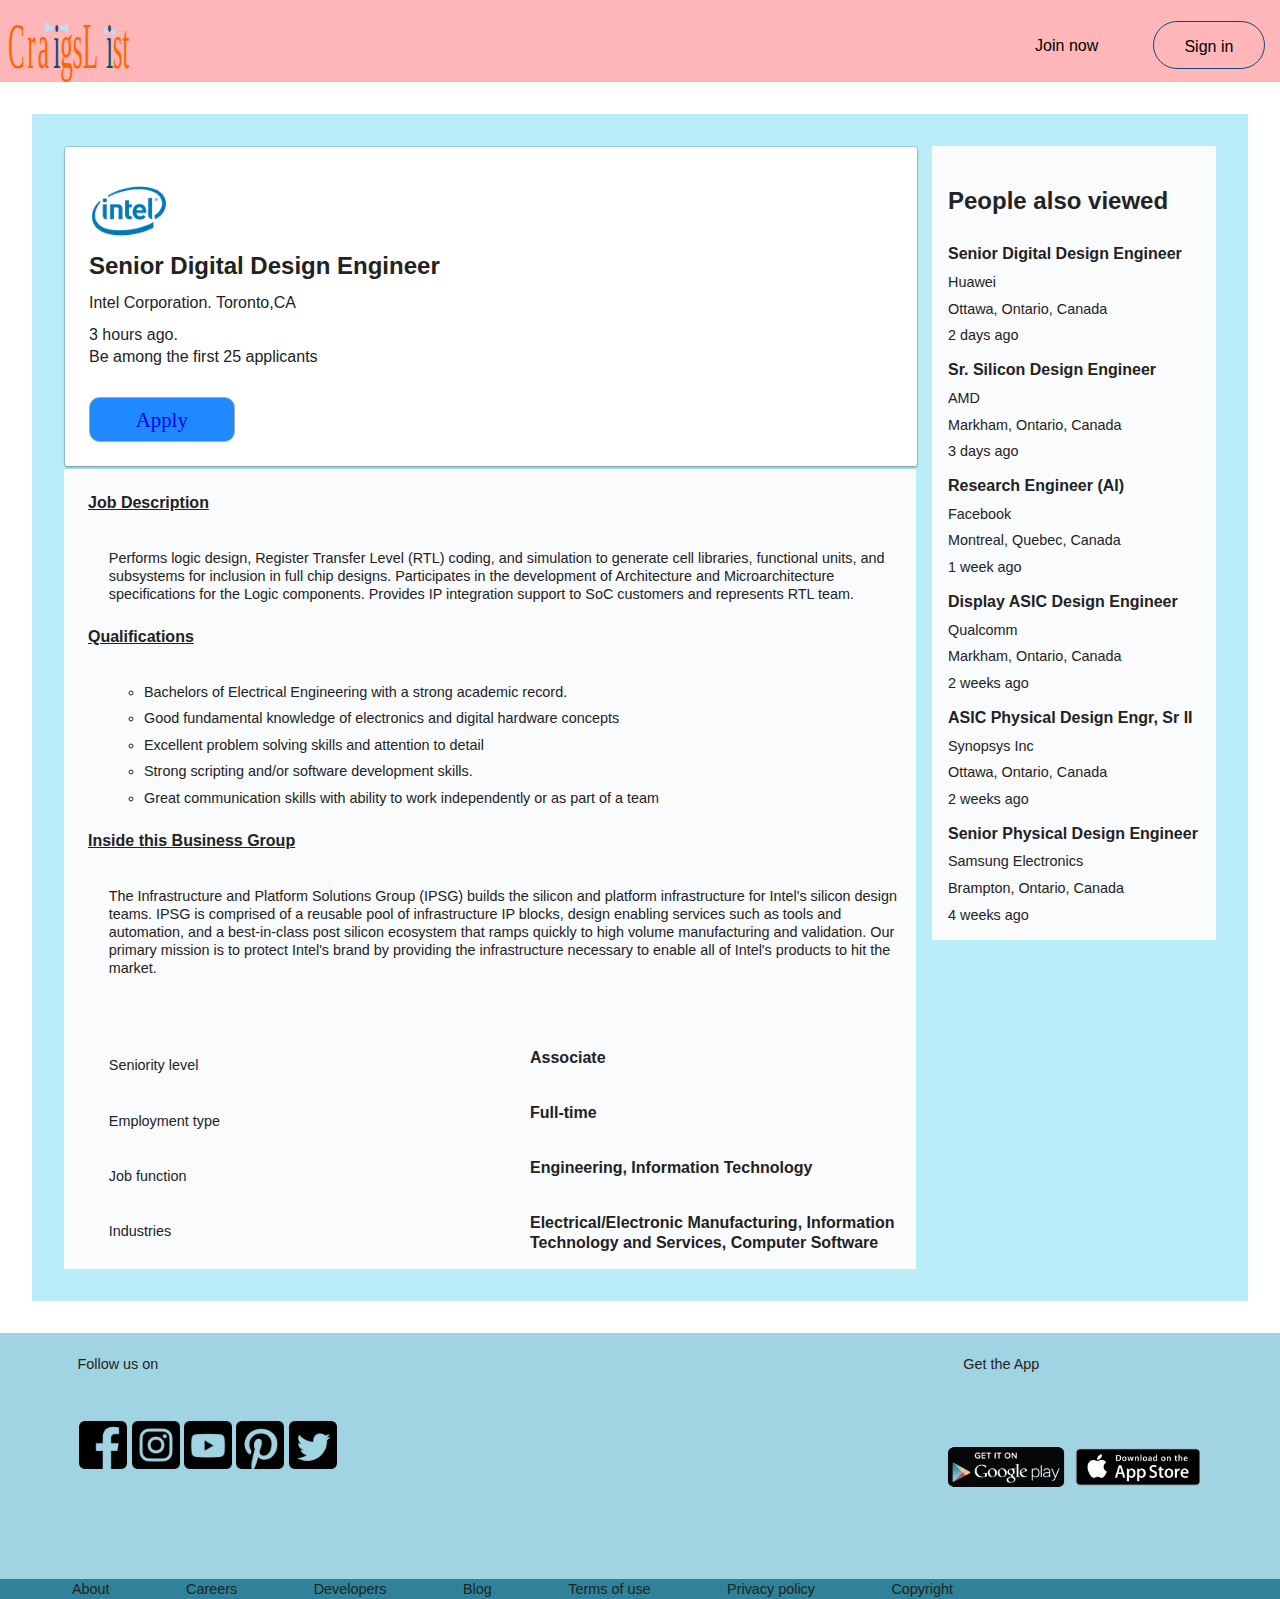
==== commit 11ee90bd: "styling changes" ====
--- a/job-detail.html
+++ b/job-detail.html
@@ -45,7 +45,7 @@
 						</ul>	
 					</nav>
 					<h5 class = "buis-grp-title"><u>Inside this Business Group</u></h5>
-					<p class = "buis-grp">The Infrastructure and Platform Solutions Group (IPSG) builds the silicon and platform infrastructure for Intel's silicon design teams. IPSG is comprised of a reusable pool of infrastructure IP blocks, design enabling services such as tools and automation, and a best-in-class post silicon ecosystem that ramps quickly to high volume manufacturing and validation. Our primary mission is to protect Intel's brand by providing the infrastructure necessary to enable all of Intel's products to hit the market on a dependable and predictable cadence.</p>
+					<p class = "buis-grp">The Infrastructure and Platform Solutions Group (IPSG) builds the silicon and platform infrastructure for Intel's silicon design teams. IPSG is comprised of a reusable pool of infrastructure IP blocks, design enabling services such as tools and automation, and a best-in-class post silicon ecosystem that ramps quickly to high volume manufacturing and validation. Our primary mission is to protect Intel's brand by providing the infrastructure necessary to enable all of Intel's products to hit the market.</p>
 					<p class = "level-title">Seniority level</p>
 					<p class = "emp-type-title">Employment type</p>
 					<h6 class = "level-desc">Associate</h6>
--- a/css/main.css
+++ b/css/main.css
@@ -1,26 +1,66 @@
+/*-----ROOTS---*/
+
+:root {
+  --main-col: #B9EDF8;
+  --head-col: #ffb6b9;
+  --navbl-col: #0f4c75;
+  --menu-col: #fae3d9;
+  --btn-col: #1F8AFF;
+  --pop-col: #5ec0c0;
+  --shad-col: #E7475E;
+  --dpink-col: #ff0057;
+  --flogo-col: #a1d4e2;
+  --fmen-col: #2F8299;
+}
+
+/* This works for 400-mobile version */
+/* header */
 .logo {
-  background-size: contain;
-  width: 10em;
-  height: auto;
-  margin-left: 0.5em;
-  background-position: center;
+	background-size: contain;
+  width: 6em;
+	height: auto;
+	margin-left: 0.5em;
+	background-position: center;
+	padding-top: 0.7em;
 }
 .container-header {
   display: grid;
   grid-template-rows: 1fr;
-  grid-template-columns: 1fr 1fr 1fr;
-  background-color: #ffb6b9;
+  grid-template-columns: 7fr 1fr 1fr;
+  background-color: var(--head-col);
+}
+.header-logo{
+  grid-row-start: 1;	
+  grid-row-end: 1;
+  grid-column-start: 1;
+  grid-column-end: 2;
+}
+.header-join-now{
+  grid-row-start: 1;
+  grid-row-end: 1;
+  grid-column-start: 2;
+  grid-column-end: 3;
+  justify-self: center;
+  padding-top: 2em;
+}
+.header-sign-in{
+  grid-row-start: 1;
+  grid-row-end: 1;
+  grid-column-start: 3;
+  grid-column-end: 4;
+  justify-self: center;
+  padding-top: 2em;
 }
 .sign-in{
-  border-radius: 25px;
-  border: 0.1em solid #0f4c75;
+	border-radius: 25px;
+	border: 0.1em solid var(--navbl-col);
   padding: 1em;
   margin:0.5em;
   width: 7em;
   height: 3em;
   margin-top: 1.3em;
   cursor: pointer;
-  background-color: #ffb6b9e7;
+  background-color: var(--head-col);
 }
 .join-now{
   border: 0em;
@@ -29,51 +69,158 @@
   width: 7em;
   height: 3em;
   margin-top: 1.3em;
-  background-color: #ffb6b9e7; 
+  background-color: var(--head-col);
   color: black;
   cursor: pointer;
 }
 .container-menu {
-  background-color: #fae3d9;
+  background-color: var(--menu-col);
   display: grid;
   grid-template-rows: 1fr;
-  grid-template-columns: 2fr 2fr 2fr 2fr 2fr 1fr;
-}
+  grid-template-columns: 1fr 1fr 1fr 1fr 1fr 1fr;
+}
+/* menu */
 .menu-pane{
   border: 0em;
   width:auto;
   height: auto;
-  background-color: #fae3d9; 
+  background-color: var(--menu-col);
   color: black;
-  cursor: pointer;
-  margin: 0.1em;
-}
+	cursor: pointer;
+	margin: 1em;
+  font-size: 0.5em;
+}
+.menu-upl-res{
+  grid-row-start: 1;
+  grid-row-end: 2;
+  grid-column-start: 1;
+  grid-column-end: 2;
+}
+.menu-post-job{
+  grid-row-start: 1;
+  grid-row-end: 2;
+  grid-column-start: 2;
+  grid-column-end: 3;
+}
+.menu-career-act{
+  grid-row-start: 1;
+  grid-row-end: 2;
+  grid-column-start: 3;
+  grid-column-end: 4;
+}
+.menu-resume-help{
+  grid-row-start: 1;
+  grid-row-end: 2;
+  grid-column-start: 4;
+  grid-column-end: 5;
+}
+.menu-language{
+  grid-row-start: 1;
+  grid-row-end: 2;
+  grid-column-start: 6;
+  grid-column-end: 7;
+}
+/* body */
 .container-body{
-  background-color: #B9EDF8;
+  background-color: var(--main-col);
   display: grid;
   grid-template-rows: 1fr 1fr 1fr 1fr;
   grid-template-columns: 1fr;
-  padding: 1em;
+  margin: 1em;
+	grid-gap: 1em;
+	height: 120em;
+}
+.body-search-tag{
+  grid-row-start: 1;
+  grid-row-end: 2;
+  grid-column-start: 1;
+  grid-column-end: 2;
+}
+.body-pop-search{
+  grid-row-start: 2;
+  grid-row-end: 3;
+  grid-column-start: 1;
+  grid-column-end: 2;
+}
+.body-reviews{
+  grid-row-start: 3;
+  grid-row-end: 4;
+  grid-column-start: 1;
+  grid-column-end: 2;
+}
+.body-top-hiring{
+  grid-row-start: 4;
+  grid-row-end: 5;
+  grid-column-start: 1;
+  grid-column-end: 2;
+}
+/* section one layout for search,image and quote */
+.container-section-one {
+  display: grid;
+  grid-template-rows: 1fr;
+  grid-template-columns: 1fr 8fr;
   grid-gap: 1em;
-  height: 110em;
+}
+.quotes-search-section{
+	grid-row-start: 1;
+  grid-row-end: 2;
+  grid-column-start: 1;
+  grid-column-end: 2;
+}
+.image-section{
+	grid-row-start: 1;
+  grid-row-end: 2;
+  grid-column-start: 2;
+	grid-column-end: 3;
+}
+.image{
+	width: 100em;
+}
+.container-quotes-search{
+  display: grid;
+  grid-template-rows: 1fr 1fr;
+  grid-template-columns: 1fr;
+}
+.quotes-section{
+  grid-row-start: 1;
+  grid-row-end: 2;
+  grid-column-start: 1;
+  grid-column-end: 2;
 }
 .quotes{
-  color: #0f4c75;
-  font-size: 1.5em;
-  padding-bottom: 0.5em;
+  color: var(--navbl-col);
+	font-size: 1em;
+}
+.search-section{
+  grid-row-start: 2;
+  grid-row-end: 3;
+  grid-column-start: 1;
+  grid-column-end: 2;
+}
+.search-container{
+  display: grid;
+  height: 5em;
+  grid-template-rows: 1fr 1fr 1fr;
+  grid-template-columns: 1fr;
+  padding-left: 2em;
+	flex-grow: 1;
+  border-radius: 0.5em;
+  line-height: 0.5em;
 }
 .input-container{
-  display: flex;
-  flex-direction: column;
+	display: flex;
+	flex-direction: column;
 }
 .input-field{
+	width: 15em;
   background-size: auto 1.5em;
   background-repeat: no-repeat;
   background-position: 0.5em center;
   padding-left: 3em;
   flex-grow: 1;
   border-radius: 0.5em;
-  line-height: 2em;
+	line-height: 2.5em;
+	margin-top: 1em;
 }
 .job{
   background-image: url(../image/search-icon.svg);
@@ -84,58 +231,71 @@
 .button-container{
   display: flex;
   border-radius: 0.5em;
-  flex-grow: 0.3x;
+	width: 7em;
 }
 .btn{
-  background-color: #1F8AFF;
-  justify-content: center; 
+  background-color: var(--btn-col);
+  justify-content: center;
   font-family: serif;
   font-weight: 100;
-  font-size: 1.2em;
+	font-size: 1.3em;
+	line-height: 2em;
+	margin-top: 1em;
+}
+/* section two for popular searches */
+.container-section-two {
+  display: grid;
+  grid-template-rows: 1fr;
+  grid-template-columns: 1fr;
+  grid-gap: 1em;
 }
 .popular-button{
   display: flex;
   flex-direction: column;
-  justify-content: space-around;
-  flex-wrap: wrap;
-  margin: auto;
+	justify-content: space-around;
+	flex-wrap: wrap;
+	margin: auto;
 }
 .pop{
-  background-color: #5ec0c0;
+  background-color: var(--pop-col);
   font-family: serif;
   font-weight: 100;
   font-size: 1.3em;
   border-radius: 1.5em;
-  box-sizing: border-box;
-  border: 0;
-  padding: 0.5em;
-  box-shadow: 0.1em 0.2em #E7475E;
-}
+	border: 0;
+	padding: 0.5em;
+	margin-top: 1em;
+	margin-bottom: 0em;
+  box-shadow: 0.1em 0.2em var(--shad-col);
+}
+/* section three for reviews */
 .container-box{
-  margin-top: 2em;
-  width:10em;
-  display: grid;
-  grid-template-columns: repeat(auto-fit, minmax(460px, 1fr));
-}
+	margin-top: 4em;
+	width:20em;
+	display: grid;
+	grid-template-columns: repeat(auto-fit, minmax(460px, 1fr));
+	padding-left: 2em;
+}	
 .container-box .box{
   position: relative;
   height: 15em;
   transition: 0.5s;
   text-align: center;
-  background: #fae3d9; 
-}
- .container-box .box:hover{
-  background: #0f4c75;
-}
- .container-box .box p {
+  background: var(--menu-col); 
+  width: 70%;
+}
+.container-box .box:hover{
+  background: var(--navbl-col);
+}
+.container-box .box p {
   padding: 0;
   transition: 0.5s;
-  color: #0f4c75;
+  color: var(--navbl-col);
   font-weight:600;
   font-size: 1em;
 } 
 .container-box .box h4{
-  color: #ff0057;
+  color: var(--dpink-col);
   margin: 2.5em 0 0;
   padding: 0;
   transition: 0.5s;
@@ -145,7 +305,7 @@
   text-transform: capitalize;
 }
 .container-box .box h6{
-  color: #ff0057;
+  color: var(--dpink-col);
   font-size: 10px;
   font-weight: 500;
   line-height: 2em;
@@ -205,41 +365,41 @@
   transform: rotate(180deg) translateY(-1em);
   opacity: 1;
 }
+/* section four for top hiring  */
 .container-section-four{
   display: grid;
   grid-template-rows: 1fr;
   grid-template-columns: 1fr;
-  /* padding: 1em; */
-  /* grid-gap: 1em; */
-}
- 
+}
 .top-hiring-title{
- grid-row-start: 1;
- grid-row-end: 1;
- grid-column-start: 1;
- grid-column-end: 2;
+  grid-row-start: 1;
+  grid-row-end: 1;
+  grid-column-start: 1;
+  grid-column-end: 2;
 }
 .title{
   justify-self: center;
-  color: #0f4c75;
-  font-size: 1em;
-  margin-top: 2em;
-  padding-bottom: 3em;
+  color: var(--navbl-col);
+  font-size: 1.5em;
+  margin-top: 1em;
+  padding-bottom: 2em;
 }
 .companies-flex{
- display: flex;
- flex-direction: row;
- justify-content: center;
+  display: flex;
+  flex-direction: row;
+  justify-content: center;
 }
 .hiring-company-logo{
- background-size: contain;
- max-width: 3em;
- max-height: 3em;
- margin: 0;
- background-position: center;
-}
+  background-size: contain;
+  max-width: 3.5em;
+  max-height: 3.5em;
+  margin: 0;
+  background-position: center;
+  padding-left: 0.5em;
+}
+/* footer - social media icons */
 .container-footer{
-  background-color: #a1d4e2;
+  background-color: var(--flogo-col);
   display: grid;
   grid-template-rows: 1fr;
   grid-template-columns: 1fr 1fr 1fr;
@@ -258,6 +418,15 @@
   grid-column-start: 3;
   grid-column-end: 4;
   justify-self: right;
+}
+.follow-us-title{
+  padding-top: 1.5em;
+  padding-left: 1em;
+  align-content: center;
+}
+.download-app-title{
+  padding-top: 1.5em;
+  align-content: center;
 }
 .social-media-logo{
   background-size: contain;
@@ -266,21 +435,23 @@
   margin: 0;
   background-position: left;
   margin-top: 1em;
+  margin-left: 0.2em;
 }
 .download-google-logo{
   background-size: contain;
   width: auto;
   height: 3em;
-  margin-bottom: 1em;
+  margin-bottom: 1.5em;
 }
 .download-apple-logo{
   background-size: contain;
   width: auto;
   height: 3em;
-  margin-bottom: 1em; 
-}
+  margin-bottom: 1.5em; 
+}
+/* footer menu section */
 .menu-section{
-  background-color: #2F8299;
+  background-color: var(--fmen-col);
  }
 .menu-list{
   color: #222;
@@ -290,518 +461,149 @@
   justify-content: space-around;
   text-align: center;
 }
-  @media (min-width: 760px) {
+  /* This works for desktop version */
+	@media (min-width: 900px) {
 
-    .logo {
-      background-size: contain;
-      width: 10em;
-      height: auto;
-      margin-left: 0.5em;
-      background-position: center;
-    }
-    .container-header {
-      display: grid;
-      grid-template-rows: 1fr;
-      grid-template-columns: 7fr 1fr 1fr;
-      background-color: #ffb6b9;
-    }
-    .header-logo{
-      grid-row-start: 1;
-      grid-row-end: 1;
-      grid-column-start: 1;
-      grid-column-end: 2;
-    }
-    .header-join-now{
-      grid-row-start: 1;
-      grid-row-end: 1;
-      grid-column-start: 2;
-      grid-column-end: 3;
-      justify-self: center;
-      padding-top: 2em;
-    }
-    .header-sign-in{
-      grid-row-start: 1;
-      grid-row-end: 1;
-      grid-column-start: 3;
-      grid-column-end: 4;
-      justify-self: center;
-      padding-top: 2em;
-    } 
-    .sign-in{
-      border-radius: 25px;
-      border: 0.1em solid #0f4c75;
-      padding: 1em;
-      margin:0.5em;
-      width: 7em;
-      height: 3em;
-      margin-top: 1.3em;
-      cursor: pointer;
-      background-color: #ffb6b9e7;
-    }
-    .join-now{
-      border: 0em;
-      padding: 1em;
-      margin:0.5em;
-      width: 7em;
-      height: 3em;
-      margin-top: 1.3em;
-      background-color: #ffb6b9e7; 
-      color: black;
-      cursor: pointer;
-    }
-    .container-menu {
-      background-color: #fae3d9;
-      display: grid;
-      grid-template-rows: 1fr;
-      grid-template-columns: 2fr 2fr 2fr 2fr 2fr 1fr;
-    }
-    .menu-pane{
-      border: 0em;
-      width:auto;
-      height: auto;
-      background-color: #fae3d9; 
-      color: black;
-      cursor: pointer;
-    }
-    .menu-upl-res{
-      grid-row-start: 1;
-      grid-row-end: 2;
-      grid-column-start: 1;
-      grid-column-end: 2;
-      margin: 1em;
-    }
-    .menu-post-job{
-      grid-row-start: 1;
-      grid-row-end: 2;
-      grid-column-start: 2;
-      grid-column-end: 3;
-      margin: 1em;
-    }
-    .menu-career-act{
-      grid-row-start: 1;
-      grid-row-end: 2;
-      grid-column-start: 3;
-      grid-column-end: 4;
-      margin: 1em;
-    }
-    .menu-resume-help{
-      grid-row-start: 1;
-      grid-row-end: 2;
-      grid-column-start: 4;
-      grid-column-end: 5;
-      margin: 1em;
-    }
-    .menu-language{
-      grid-row-start: 1;
-      grid-row-end: 2;
-      grid-column-start: 6;
-      grid-column-end: 7;
-      margin: 1em;
-    }
-    .container-body{
-      background-color: #B9EDF8;
-      display: grid;
-      grid-template-rows: 1fr 1fr 1fr 1fr;
-      grid-template-columns: 1fr;
-      margin: 2em;
-      padding: 1em;
-      grid-gap: 1em;
-    }
-    .body-search-tag{
-      grid-row-start: 1;
-      grid-row-end: 2;
-      grid-column-start: 1;
-      grid-column-end: 2;
-    }
-    .body-pop-search{
-      grid-row-start: 2;
-      grid-row-end: 3;
-      grid-column-start: 1;
-      grid-column-end: 2;
-    }
-    .body-reviews{
-      grid-row-start: 3;
-      grid-row-end: 4;
-      grid-column-start: 1;
-      grid-column-end: 2;
-    }
-    .body-top-hiring{
-      grid-row-start: 4;
-      grid-row-end: 5;
-      grid-column-start: 1;
-      grid-column-end: 2;
-    }
-    .container-section-one {
+		.logo {
+			width: 8em;
+		}
+		.menu-pane{
+			padding: 0em;
+			font-size: 1em;
+		}
+		.quotes{
+			margin: 0.5em;
+			color: var(--navbl-col);
+			font-size: 3.5em;
+		}
+		.search-container{
+			display: grid;
+			height: 5em; 
+			grid-template-rows: 1fr 1fr 1fr;
+			grid-template-columns: repeat(3, 1fr);
+			padding: 1em;
+			grid-gap: 1em;
+		}
+		.button-container{
+			flex-grow: 0.1;
+		}
+		.image{
+			padding: 1em 1em 1em 0em;
+		}
+		.popular-button{
+			display: flex;
+			flex-direction: row;
+			justify-self: center;
+		}
+		.pop{
+			margin-left: 1em;
+		}
+		.container-section-three{
       display: grid;
       grid-template-rows: 1fr;
       grid-template-columns: 1fr;
-      padding: 1em;
-      grid-gap: 1em;
+    }  
+		.container-box{
+			width: auto;
+			height: 200px;
+			display: inline-flex;
+			padding-right:1.5em;
+		}
+		.container-box .box{
+			padding: 5em 4em;
+		}
+		.container-box .box p {
+			margin: 1em;
+			padding: 0;
+			font-weight:600;
+			font-size: 1em;
+		} 
+		.container-box .box h4{
+			margin: 20px 0 0;
+			padding: 0;
+			transition: 0.5s;
+			font-size: 18px;
+			font-weight: 700;
+			line-height: 20px;
+			text-transform: uppercase;
+		}
+		.container-box .box h6{
+			font-size: 14px;
+			font-weight: 500;
+			line-height: 20px;
+			text-transform: capitalize;
+		}
+		.container-box .box .imagebox {
+			position: absolute;
+			top: -60px;
+			left: 40%;
+			transform: translateX(-30%, -30%);
+			width:120px;
+			height: 120px;
+		}
+		.container-box .box::before
+		{
+			right: 1em;
+			width: 80px;
+			height:80px;
+		}
+		.container-box .box::after
+		{
+			left: 1em;
+			width: 80px;
+			height:80px;
+		}
+		.hiring-company-logo{
+			max-width: 8em;
+			max-height: 8em;
+		}
+		.title{
+			font-size: 2.5em;
+		}
+		.follow-us-section{
+			justify-self: center;  
+		}
+		.get-app-section{
+			justify-self: center;
+		}
+		.follow-us-title{
+			padding-top: 1.5em;
+			align-content: center;
+		}
+		.download-app-title{
+			padding: 1.5em;
+			align-content: center;
     }
-    .quotes-search-section{
-      grid-column-start: 1;
-      grid-column-end: 2;
-    }
-    .image-section{
-      grid-column-start: 2;
-      grid-column-end: 3;
-    }
-    .container-quotes-search{
-      display: grid;
-      height: 5em;
-      grid-template-rows: 1fr 1fr;
-      grid-template-columns: 1fr;
-      padding: 1em;
-      grid-gap: 1em;
-    }
-    .quotes-section{
-      grid-row-start: 1;
-      grid-row-end: 2;
-      grid-column-start: 1;
-      grid-column-end: 2;
-    }
-    .quotes{
-      margin: 0.5em;
-      color: #0f4c75;
-      font-size: 4em;
-    }
-    .search-section{
-      grid-row-start: 2;
-      grid-row-end: 3;
-      grid-column-start: 1;
-      grid-column-end: 2;
-    }
-    .search-container{
-      display: grid;
-      height: 5em; 
-      grid-template-rows: 1fr 1fr 1fr;
-      grid-template-columns: repeat(3, 1fr);
-      padding: 1em;
-      grid-gap: 1em;
-    }
-    .input-container{
-      display: flex;
-    }
-    .input-field{
-      background-size: auto 1.5em;
-      background-repeat: no-repeat;
-      background-position: 0.5em center;
-      padding-left: 3em;
-      flex-grow: 1;
-      border-radius: 0.5em;
-      line-height: 3em;
-    }
-    .job{
-      background-image: url(../image/search-icon.svg);
-    }
-    .loc{
-      background-image: url(../image/location-logo.svg);
-    }
-    .button-container{
-      display: flex;
-      border-radius: 0.5em;
-      flex-grow: 0.3;
-    }
-    .btn{
-      background-color: #1F8AFF;
-      justify-content: center; 
-      font-family: serif;
-      font-weight: 100;
-      font-size: 1.3em;
-    }
-    .container-section-two {
-      display: grid;
-      grid-template-rows: 1fr;
-      grid-template-columns: 1fr;
-      padding: 7em;
-      grid-gap: 1em;
-    }
-    .popular-button{
-      display: flex;
-      flex-direction: row;
-      justify-content: center;
-    }
-     .pop{
-      background-color: #5ec0c0;
-      font-family: serif;
-      font-weight: 100;
-      flex-grow: 1;
-      font-size: 1.3em;
-      border-radius: 1.5em;
-      border: 0;
-      padding: 0.5em;
-      box-shadow: 0.1em 0.2em #E7475E;
-    } 
-    .container-section-three{
-      display: grid;
-      grid-template-rows: 1fr;
-      grid-template-columns: 1fr;
-      /* padding: 1em;
-      grid-gap: 1em; */
-    }
-    .container-box{
-      width:1200px;
-      margin: 0 auto;
-      display: grid;
-      grid-template-columns: repeat(auto-fit, minmax(350px, 1fr));
-      box-sizing: border-box;
-      padding:20px;
-    }
-    .container-box .box{
-      position: relative;
-      padding: 5em 4em;
-      transition: 0.5s;
-      text-align: center;
-      background: #fae3d9; 
-    }
-     .container-box .box:hover{
-      background: #0f4c75;
-    }
-     .container-box .box p {
-      margin: 1em;
-      padding: 0;
-      transition: 0.5s;
-      color: #0f4c75;
-      font-weight:600;
-      font-size: 1em;
-    } 
-    .container-box .box h4{
-      color: #ff0057;
-      margin: 20px 0 0;
-      padding: 0;
-      transition: 0.5s;
-      font-size: 18px;
-      font-weight: 700;
-      line-height: 20px;
-      text-transform: capitalize;
-    }
-    .container-box .box h6{
-      color: #ff0057;
-      font-size: 14px;
-      font-weight: 500;
-      line-height: 20px;
-      text-transform: capitalize;
-    }
-     .container-box .box:hover p,
-    .container-box .box:hover h4,
-    .container-box .box:hover h6 {
-      color: #fff;
-    }
-    .container-box .box .imagebox {
-      position: absolute;
-      top: -50px;
-      left: 40%;
-      transform: translateX(-50%, -50%);
-      width:120px;
-      height: 120px;
-      border-radius: 50%;
-      overflow: hidden;
-    }
-    .container-box .box::before
-    {
-      content:'';
-      position: absolute;
-      top: 0.5em;
-      right: 1em;
-      width: 80px;
-      height:80px;
-      background: url(../image/quote-logo.svg);
-      background-size: cover;
-      opacity:0.05;
-      pointer-events: none;
-      transition: 0.5s;
-    } 
-    .container-box .box:hover:before
-    {
-      transform: translateY(-50px);
-      opacity: 1;
-    }
-    .container-box .box::after
-    {
-      content:'';
-      position: absolute;
-      bottom: 0.5em;
-      left: 1em;
-      width: 80px;
-      height:80px;
-      background: url(../image/quote-logo.svg);
-      background-size: cover;
-      opacity:0.05;
-      pointer-events: none;
-      transition: 0.5s;
-      transform: rotate(180deg) translateY(0em);
-    } 
-    .container-box .box:hover:after
-    {
-      transform: rotate(180deg) translateY(-3.1em);
-      opacity: 1;
-    }
-    .container-section-four{
-      display: grid;
-      grid-template-rows: 1fr;
-      grid-template-columns: 1fr;
-      /* padding: 1em;
-      grid-gap: 1em; */
-    }
-    .top-hiring-title{
-      grid-row-start: 1;
-      grid-row-end: 1;
-      grid-column-start: 1;
-      grid-column-end: 2;
-      justify-self: center;
-    }
-    .companies-flex{
-      display: flex;
-      flex-direction: row;
-      justify-content: center;
-    }
-    .hiring-company-logo{
-      background-size: contain;
-      max-width: 8em;
-      max-height: 8em;
-      margin: 0;
-      background-position: center;
-    }
-    .container-footer{
-      background-color: #a1d4e2;
-      display: grid;
-      grid-template-rows: 1fr;
-      grid-template-columns: 1fr 1fr 1fr;
-      grid-gap: 1em; 
-    }
-    .follow-us-section{
-      grid-row-start: 1;
-      grid-row-end: 1;
-      grid-column-start: 1;
-      grid-column-end: 2;
-      justify-self: center;
-    }
-    .get-app-section{
-      grid-row-start: 1;
-      grid-row-end: 1;
-      grid-column-start: 3;
-      grid-column-end: 4;
-      justify-self: center;
-    }
-    .get-app{
-      justify-content: center;
-    }
-    .menu-section{
-      background-color: #1F6ED4;
-      grid-row-start: 1;
-      grid-row-end: 1;
-      grid-column-start: 1;
-      grid-column-end: 4;
-    }
-    .follow-us-title{
-      padding: 1.5em;
-    }
-    .social-media-flex{
-      display: flex;
-      flex-direction: row;
-      justify-items: left;
-      padding: 1em;
-    }
-    .social-media-logo{
-      background-size: contain;
-      max-width: 3em;
-      max-height: 3em;
-      margin: 0;
-      background-position: left;
-    }
-    .download-app-title{
-      padding: 1.5em;
-    }
-    .download-app-flex{
-      display: flex;
-      flex-direction: row;
-      justify-content: center;
-      padding: 1em;
-    }
-    .download-google-logo{
-      background-size: contain;
-      width: auto;
-      height: 8em;
-    }
-    .download-apple-logo{
-      background-size: contain;
-      width: auto;
-      height: 8em;
-    }
-   .menu-list{
-     display: inline;
-     margin-inline-start: 6em;
-     justify-content: space-evenly;
-     text-align: center;
-    }
-    .container-footer{
-     background-color: #a1d4e2;
-     display: grid;
-     grid-template-rows: 1fr;
-     grid-template-columns: 1fr 1fr 1fr;
-     grid-gap: 1em; 
-    }
-    .follow-us-section{
-      grid-row-start: 1;
-      grid-row-end: 1;
-      grid-column-start: 1;
-      grid-column-end: 2;
-      justify-self: center;
-    }
-    .get-app-section{
-     grid-row-start: 1;
-     grid-row-end: 1;
-     grid-column-start: 3;
-     grid-column-end: 4;
-     justify-self: center;
-    }
-    .get-app{
-     justify-content: center;
-    }
-    .menu-section{
-     grid-row-start: 1;
-     grid-row-end: 1;
-     grid-column-start: 1;
-     grid-column-end: 4;
-    }
-    .follow-us-title{
-      padding: 1.5em;
-    }
-    .social-media-flex{
-      display: flex;
-      flex-direction: row;
-      justify-items: left;
-    }
-    .social-media-logo{
-      background-size: contain;
-      width: 3em;
-      height: 3em;
-      margin: 0;
-      background-position: left;
-    }
-    .download-app-title{
-      padding: 1.5em;
-    }
-    .download-app-flex{
-      display: flex;
-      flex-direction: row;
-      justify-content: center;
-    }
-    .download-google-logo{
-      background-size: contain;
-      width: auto;
-      height: 8em;
-    }
-    .download-apple-logo{
-      background-size: contain;
-      width: auto;
-      height: 8em;
-    }
-    .menu-list{
-      display: inline;
-      margin-inline-start: 6em;
-      justify-content: space-evenly;
-      text-align: center;
-      background-color: #2F8299;
-    }
-  }
+		.social-media-flex{
+			display: flex;
+			flex-direction: row;
+			justify-items: left;
+			padding: 1em;
+			padding-top: 3em;
+		}
+		.social-media-logo{
+			background-size: contain;
+			max-width: 3em;
+			max-height: 3em;
+			margin: 0;
+			background-position: left;
+		}
+		.download-app-flex{
+			display: flex;
+			flex-direction: row;
+			justify-content: center;
+			padding-bottom: 1.5em;
+		}
+		.download-google-logo{
+			height: 8em;
+		}
+		.download-apple-logo{
+			height: 8em;
+		}
+		.menu-list{
+			display: inline;
+			margin-inline-start: 5em;
+			justify-content: space-evenly;
+			text-align: center;
+		}
+	}	--- a/css/detail.css
+++ b/css/detail.css
@@ -1,6 +1,18 @@
+/*-----ROOTS---*/
+
+:root {
+  --main-col: #B9EDF8;
+  --cont-col: #fafbfd;
+  --top-col:#fff;
+}
+
+
+
+/* This works for 400-mobile version */
+/* Body layout */
 .container-detail-body {
-  background-color: #B9EDF8;
-  height: 110em;
+  background-color: var(--main-col);
+  height: 125em;
   display: grid;
   grid-template-rows: 1fr 1fr;
   grid-template-columns: 1fr;
@@ -18,15 +30,28 @@
 left: 1px;
 right: 1px;
 position: relative;
-background-color: #fff;
+background-color: var(--top-col);
 width: 100%;
 }
 .container-desc{
-  background-color: #fafbfd;   
+  background-color: var(--cont-col);   
 }
 .company-post-design{
   font-family: Arial, Helvetica, sans-serif;
   font-size: 0.5em;
+}
+p , li{
+  font-size: 0.9em;
+  padding-top: 0.6em;
+}
+h5{
+  font-size: 1em;
+  padding-top: 0.5em;
+  padding-bottom: 0.2em;
+}
+h4{
+  font-size: 1.5em;
+  padding-bottom: 0.5em;
 }
 .company-logo-design{
   background-size: contain;
@@ -42,21 +67,32 @@
   padding-left: 0.5em;
 }
 .job-desc,
+.job-func-desc,
 .qual-desc,
-.buis-grp{
+.buis-grp{ 
+  padding-left: 2em;
+}
+.level-title,
+.emp-type-title,
+.job-func-title,
+.industry-title,
+.level-desc,
+.emp-type-desc,
+.job-func-desc,
+.industry-desc{
   padding-left: 2em;
 }
 .container-viewed{
   display: flex;
-  height: 35em;
+  height: 44em;
   flex-direction: column;
   padding: 1em;
-  background-color: #fafbfd;
-}
-
+  background-color: var(--cont-col);
+}
+/* This works for desktop version */
  @media only screen and (min-width: 900px) {
     .container-detail-body {
-      background-color: #B9EDF8;
+      background-color: var(--main-col);
       height: auto;
       display: grid;
       grid-template-rows: 1fr;
@@ -90,6 +126,7 @@
     .job-desc-header{
       display: block;
     }
+    /* Top card which displays company name ,title,date posted and hrs with logo and apply button */
     .topcard{
       box-shadow: 0 0 0 1px rgba(0,0,0,0.15), 0 2px 3px rgba(0,0,0,0.2);
       transition: box-shadow 83ms;
@@ -100,7 +137,7 @@
       left: 1px;
       right: 1px;
       position: relative;
-      background-color: #fff;
+      background-color: var(--top-col);
       width: 100%;
     }
     .topcard-content{
@@ -118,6 +155,7 @@
     .topcard-applicants{
       display: inline;
     }
+    /* Detail description of the job post */
     .container-desc{
       display: grid;
       height: 50em;
@@ -125,7 +163,7 @@
       grid-template-columns: 1fr 1fr;
       padding: 1em;
       grid-gap: 1em;
-      background-color: #fafbfd;   
+      background-color: var(--cont-col);   
     }
     .desc-title{
       grid-row-start: 1;
@@ -270,12 +308,13 @@
       background-position: center;
       cursor: pointer;
     }
+    /* People also viewed section */
     .container-viewed{
       display: flex;
-      height: 50em;
+      height: auto;
       flex-direction: column;
       padding: 1em;
-      background-color: #fafbfd;
+      background-color: var(--cont-col);
     }
     .viewed-title{
       margin-top:1em;
